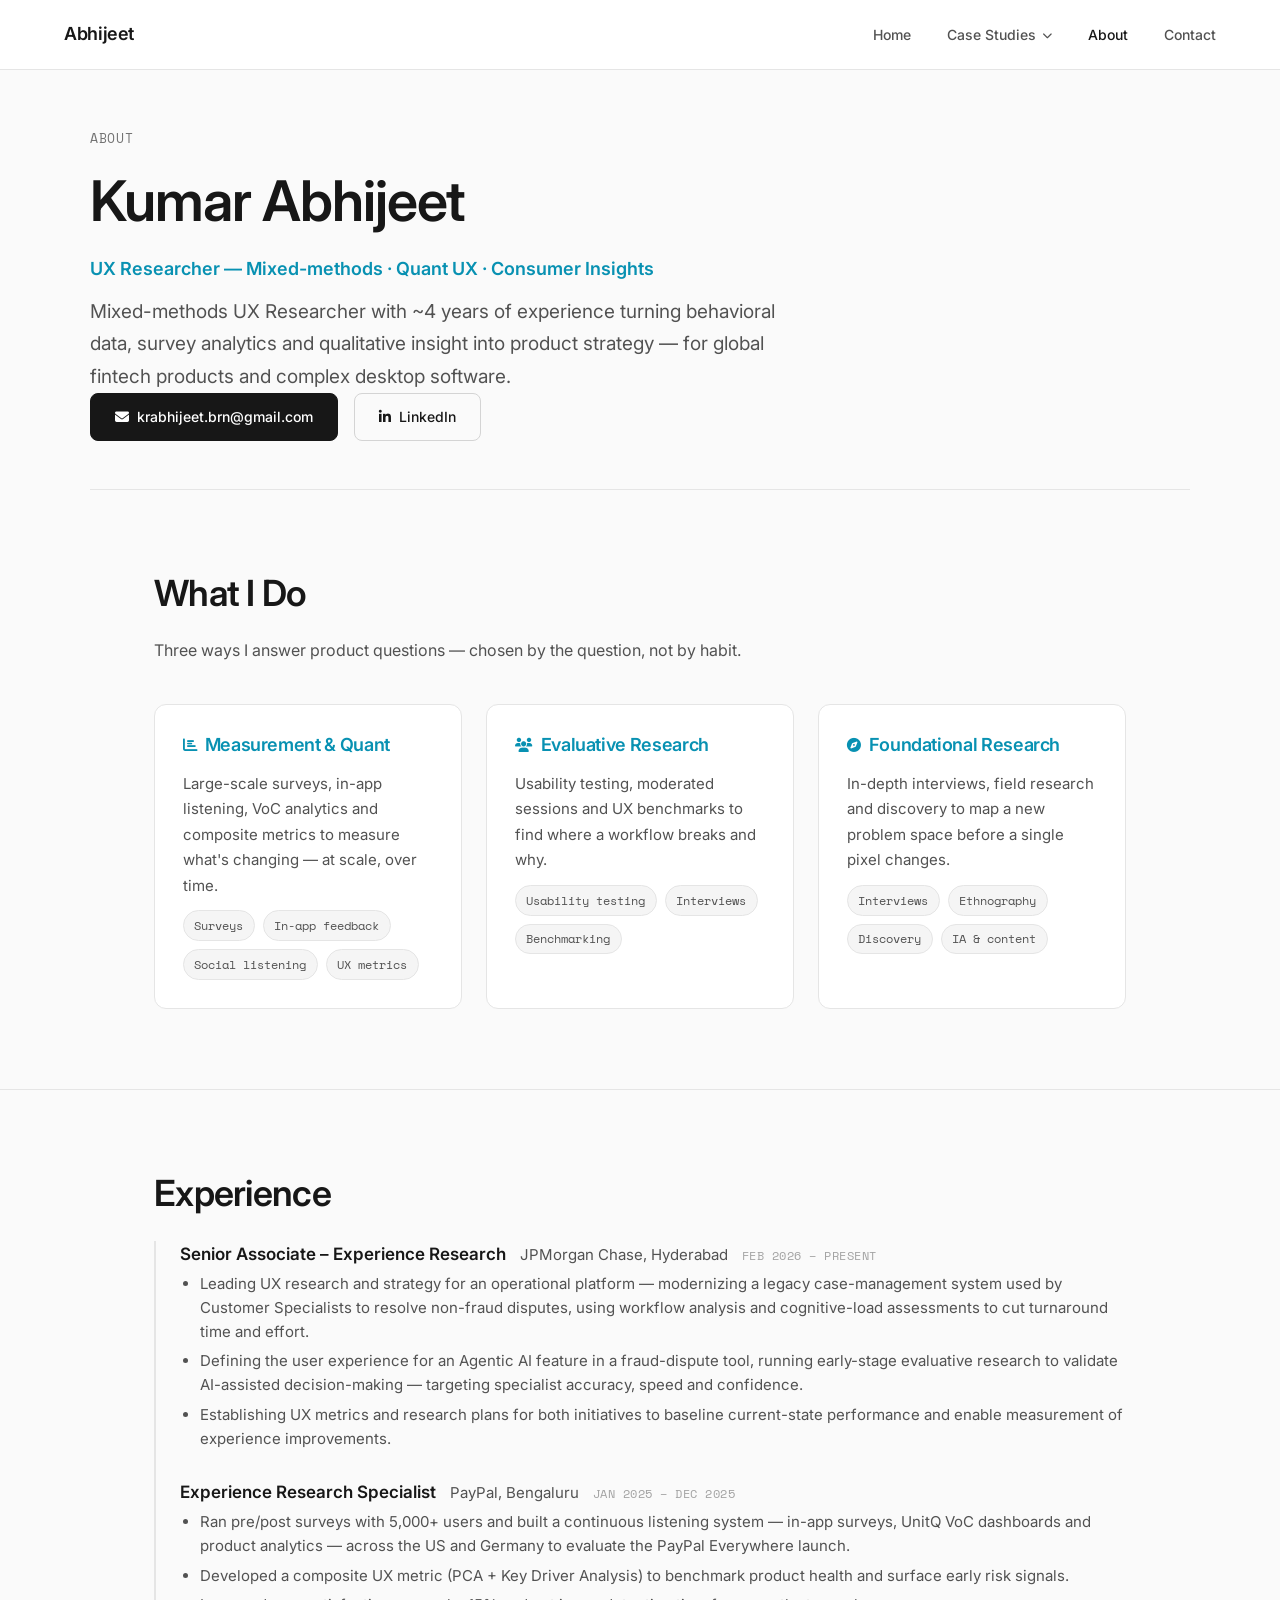
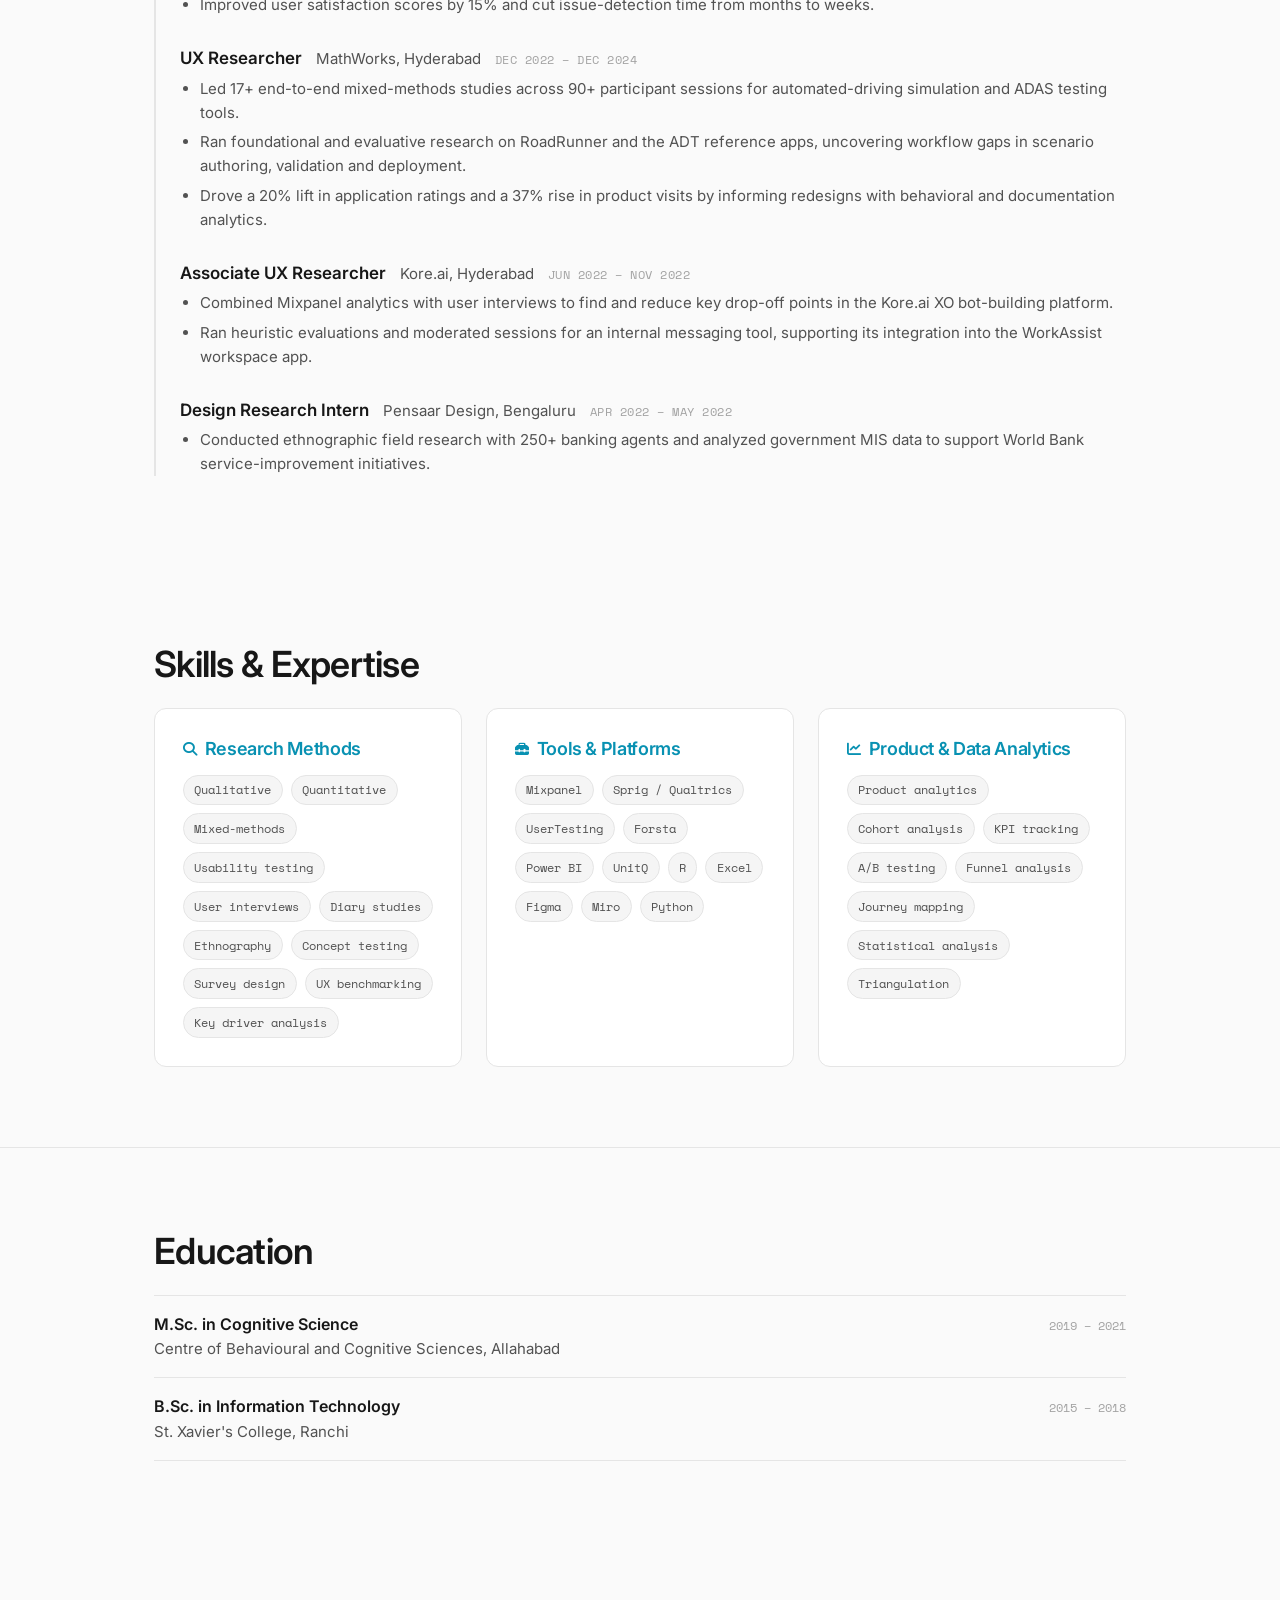
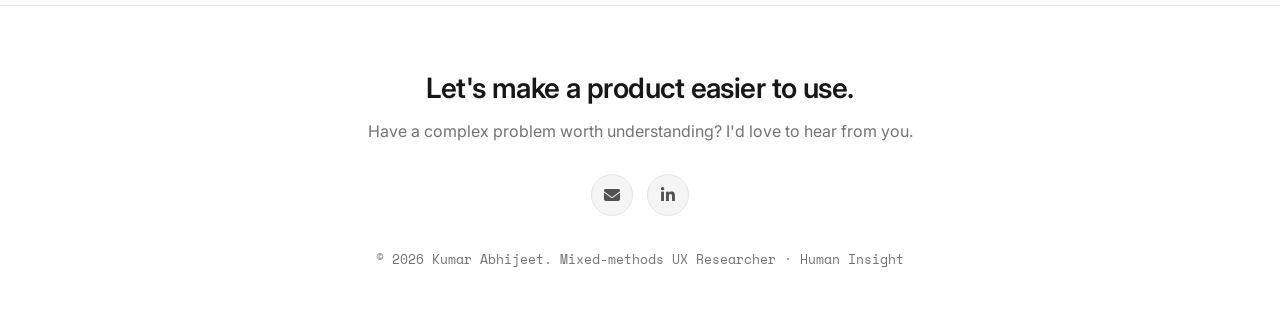
==== about.html @ 92dbcc0a "Add files via upload" ====
<!DOCTYPE html>
<html lang="en">
<head>
    <meta charset="UTF-8" />
    <meta name="viewport" content="width=device-width, initial-scale=1.0" />
    <title>About — Kumar Abhijeet</title>
    <link rel="preconnect" href="https://fonts.googleapis.com" />
    <link rel="preconnect" href="https://fonts.gstatic.com" crossorigin />
    <link href="https://fonts.googleapis.com/css2?family=Inter:wght@300;400;500;600;700&family=Space+Mono:wght@400;700&display=swap" rel="stylesheet" />
    <link rel="stylesheet" href="https://cdnjs.cloudflare.com/ajax/libs/font-awesome/6.4.0/css/all.min.css" />
    <link rel="stylesheet" href="styles.css" />
</head>
<body>

    <!-- NAVIGATION -->
    <nav>
        <a href="index.html" class="logo">Abhijeet</a>
        <button class="nav-toggle" aria-label="Toggle navigation" onclick="document.getElementById('navLinks').classList.toggle('open')">
            <i class="fas fa-bars"></i>
        </button>
        <ul class="nav-links" id="navLinks">
            <li><a href="index.html">Home</a></li>
            <li class="nav-item">
                <a href="#" class="nav-parent">Case Studies <i class="fas fa-chevron-down"></i></a>
                <ul class="dropdown">
                    <li><a href="paypal.html"><span class="label">Case Study 01 · Fintech</span>PayPal Everywhere</a></li>
                    <li><a href="roadrunner.html"><span class="label">Case Study 02 · B2B Engineering</span>RoadRunner Scene Builder</a></li>
                    <li><a href="adt.html"><span class="label">Case Study 03 · Developer Tools</span>ADT Reference Apps</a></li>
                </ul>
            </li>
            <li><a href="about.html" class="active">About</a></li>
            <li><a href="#contact">Contact</a></li>
        </ul>
    </nav>

    <!-- PAGE HERO -->
    <section class="page-hero container">
        <span class="mono">About</span>
        <h1>Kumar Abhijeet</h1>
        <p class="title-line">UX Researcher — Mixed-methods · Quant UX · Consumer Insights</p>
        <p class="about-summary">Mixed-methods UX Researcher with ~4 years of experience turning behavioral data, survey analytics and qualitative insight into product strategy — for global fintech products and complex desktop software.</p>
        <div class="hero-cta">
            <a href="mailto:krabhijeet.brn@gmail.com" class="btn btn-primary"><i class="fas fa-envelope"></i> krabhijeet.brn@gmail.com</a>
            <a href="https://www.linkedin.com/in/kumar-abhijeet-6a80bb18b/" class="btn btn-secondary" target="_blank" rel="noopener noreferrer"><i class="fab fa-linkedin-in"></i> LinkedIn</a>
        </div>
    </section>

    <!-- WHAT I DO -->
    <section class="section-padding">
        <div class="container">
            <h2>What I Do</h2>
            <p style="max-width: 700px; margin-bottom: 2.5rem;">Three ways I answer product questions — chosen by the question, not by habit.</p>
            <div class="grid-3">
                <div class="card">
                    <h4><i class="fas fa-chart-bar"></i> Measurement &amp; Quant</h4>
                    <p style="font-size: 0.9375rem; margin: 0 0 0.75rem;">Large-scale surveys, in-app listening, VoC analytics and composite metrics to measure what's changing — at scale, over time.</p>
                    <div class="chips">
                        <span class="chip">Surveys</span><span class="chip">In-app feedback</span><span class="chip">Social listening</span><span class="chip">UX metrics</span>
                    </div>
                </div>
                <div class="card">
                    <h4><i class="fas fa-users"></i> Evaluative Research</h4>
                    <p style="font-size: 0.9375rem; margin: 0 0 0.75rem;">Usability testing, moderated sessions and UX benchmarks to find where a workflow breaks and why.</p>
                    <div class="chips">
                        <span class="chip">Usability testing</span><span class="chip">Interviews</span><span class="chip">Benchmarking</span>
                    </div>
                </div>
                <div class="card">
                    <h4><i class="fas fa-compass"></i> Foundational Research</h4>
                    <p style="font-size: 0.9375rem; margin: 0 0 0.75rem;">In-depth interviews, field research and discovery to map a new problem space before a single pixel changes.</p>
                    <div class="chips">
                        <span class="chip">Interviews</span><span class="chip">Ethnography</span><span class="chip">Discovery</span><span class="chip">IA &amp; content</span>
                    </div>
                </div>
            </div>
        </div>
    </section>

    <!-- EXPERIENCE -->
    <section class="section-padding section-border">
        <div class="container">
            <h2>Experience</h2>
            <div class="exp-list">

                <div class="exp-item">
                    <div class="exp-item__meta">
                        <span class="exp-item__role">Senior Associate – Experience Research</span>
                        <span class="exp-item__company">JPMorgan Chase, Hyderabad</span>
                        <span class="exp-item__dates">Feb 2026 – Present</span>
                    </div>
                    <ul>
                        <li>Leading UX research and strategy for an operational platform — modernizing a legacy case-management system used by Customer Specialists to resolve non-fraud disputes, using workflow analysis and cognitive-load assessments to cut turnaround time and effort.</li>
                        <li>Defining the user experience for an Agentic AI feature in a fraud-dispute tool, running early-stage evaluative research to validate AI-assisted decision-making — targeting specialist accuracy, speed and confidence.</li>
                        <li>Establishing UX metrics and research plans for both initiatives to baseline current-state performance and enable measurement of experience improvements.</li>
                    </ul>
                </div>

                <div class="exp-item">
                    <div class="exp-item__meta">
                        <span class="exp-item__role">Experience Research Specialist</span>
                        <span class="exp-item__company">PayPal, Bengaluru</span>
                        <span class="exp-item__dates">Jan 2025 – Dec 2025</span>
                    </div>
                    <ul>
                        <li>Ran pre/post surveys with 5,000+ users and built a continuous listening system — in-app surveys, UnitQ VoC dashboards and product analytics — across the US and Germany to evaluate the PayPal Everywhere launch.</li>
                        <li>Developed a composite UX metric (PCA + Key Driver Analysis) to benchmark product health and surface early risk signals.</li>
                        <li>Improved user satisfaction scores by 15% and cut issue-detection time from months to weeks.</li>
                    </ul>
                </div>

                <div class="exp-item">
                    <div class="exp-item__meta">
                        <span class="exp-item__role">UX Researcher</span>
                        <span class="exp-item__company">MathWorks, Hyderabad</span>
                        <span class="exp-item__dates">Dec 2022 – Dec 2024</span>
                    </div>
                    <ul>
                        <li>Led 17+ end-to-end mixed-methods studies across 90+ participant sessions for automated-driving simulation and ADAS testing tools.</li>
                        <li>Ran foundational and evaluative research on RoadRunner and the ADT reference apps, uncovering workflow gaps in scenario authoring, validation and deployment.</li>
                        <li>Drove a 20% lift in application ratings and a 37% rise in product visits by informing redesigns with behavioral and documentation analytics.</li>
                    </ul>
                </div>

                <div class="exp-item">
                    <div class="exp-item__meta">
                        <span class="exp-item__role">Associate UX Researcher</span>
                        <span class="exp-item__company">Kore.ai, Hyderabad</span>
                        <span class="exp-item__dates">Jun 2022 – Nov 2022</span>
                    </div>
                    <ul>
                        <li>Combined Mixpanel analytics with user interviews to find and reduce key drop-off points in the Kore.ai XO bot-building platform.</li>
                        <li>Ran heuristic evaluations and moderated sessions for an internal messaging tool, supporting its integration into the WorkAssist workspace app.</li>
                    </ul>
                </div>

                <div class="exp-item">
                    <div class="exp-item__meta">
                        <span class="exp-item__role">Design Research Intern</span>
                        <span class="exp-item__company">Pensaar Design, Bengaluru</span>
                        <span class="exp-item__dates">Apr 2022 – May 2022</span>
                    </div>
                    <ul>
                        <li>Conducted ethnographic field research with 250+ banking agents and analyzed government MIS data to support World Bank service-improvement initiatives.</li>
                    </ul>
                </div>

            </div>
        </div>
    </section>

    <!-- SKILLS -->
    <section class="section-padding">
        <div class="container">
            <h2>Skills &amp; Expertise</h2>
            <div class="grid-3">
                <div class="card">
                    <h4><i class="fas fa-search"></i> Research Methods</h4>
                    <div class="chips">
                        <span class="chip">Qualitative</span><span class="chip">Quantitative</span><span class="chip">Mixed-methods</span><span class="chip">Usability testing</span><span class="chip">User interviews</span><span class="chip">Diary studies</span><span class="chip">Ethnography</span><span class="chip">Concept testing</span><span class="chip">Survey design</span><span class="chip">UX benchmarking</span><span class="chip">Key driver analysis</span>
                    </div>
                </div>
                <div class="card">
                    <h4><i class="fas fa-toolbox"></i> Tools &amp; Platforms</h4>
                    <div class="chips">
                        <span class="chip">Mixpanel</span><span class="chip">Sprig / Qualtrics</span><span class="chip">UserTesting</span><span class="chip">Forsta</span><span class="chip">Power BI</span><span class="chip">UnitQ</span><span class="chip">R</span><span class="chip">Excel</span><span class="chip">Figma</span><span class="chip">Miro</span><span class="chip">Python</span>
                    </div>
                </div>
                <div class="card">
                    <h4><i class="fas fa-chart-line"></i> Product &amp; Data Analytics</h4>
                    <div class="chips">
                        <span class="chip">Product analytics</span><span class="chip">Cohort analysis</span><span class="chip">KPI tracking</span><span class="chip">A/B testing</span><span class="chip">Funnel analysis</span><span class="chip">Journey mapping</span><span class="chip">Statistical analysis</span><span class="chip">Triangulation</span>
                    </div>
                </div>
            </div>
        </div>
    </section>

    <!-- EDUCATION -->
    <section class="section-padding section-border">
        <div class="container">
            <h2>Education</h2>
            <div>
                <div class="edu-item">
                    <div>
                        <div class="edu-item__degree">M.Sc. in Cognitive Science</div>
                        <div class="edu-item__school">Centre of Behavioural and Cognitive Sciences, Allahabad</div>
                    </div>
                    <span class="edu-item__dates">2019 – 2021</span>
                </div>
                <div class="edu-item">
                    <div>
                        <div class="edu-item__degree">B.Sc. in Information Technology</div>
                        <div class="edu-item__school">St. Xavier's College, Ranchi</div>
                    </div>
                    <span class="edu-item__dates">2015 – 2018</span>
                </div>
            </div>
        </div>
    </section>

    <!-- FOOTER -->
    <footer id="contact">
        <div class="container">
            <h2>Let's make a product easier to use.</h2>
            <p>Have a complex problem worth understanding? I'd love to hear from you.</p>
            <div class="social-links">
                <a href="mailto:krabhijeet.brn@gmail.com" title="Email"><i class="fas fa-envelope"></i></a>
                <a href="https://www.linkedin.com/in/kumar-abhijeet-6a80bb18b/" title="LinkedIn" target="_blank" rel="noopener noreferrer"><i class="fab fa-linkedin-in"></i></a>
            </div>
            <div class="footer-bottom">
                <p>&copy; 2026 Kumar Abhijeet. Mixed-methods UX Researcher · Human Insight</p>
            </div>
        </div>
    </footer>

</body>
</html>
---- styles.css ----
/* ============================================================
   KUMAR ABHIJEET — PORTFOLIO STYLESHEET
   ============================================================
   Table of contents:
   1.  Design tokens (CSS variables)
   2.  Reset & base
   3.  Typography
   4.  Navigation (with dropdown)
   5.  Layout containers
   6.  Hero (home page)
   7.  Page & case heroes
   8.  Case study cards (home)
   9.  Approach cards
   10. Grids
   11. Case study content (cards, tables, impact, etc.)
   12. Case study images
   13. Footer
   14. Responsive
   ============================================================ */


/* ============================================================
   1. DESIGN TOKENS
   ============================================================ */
:root {
    --bg-primary: #fafafa;
    --bg-secondary: #ffffff;
    --bg-tertiary: #f5f5f5;
    --border-color: #e5e5e5;
    --border-strong: #d4d4d4;

    --text-primary: #171717;
    --text-secondary: #525252;
    --text-tertiary: #737373;
    --text-muted: #a3a3a3;

    --accent-cyan: #0891b2;
    --accent-indigo: #6366f1;
    --accent-pink: #ec4899;
    --accent-green: #10b981;
    --accent-amber: #f59e0b;
    --accent-red: #ef4444;

    --font-sans: 'Inter', -apple-system, BlinkMacSystemFont, 'Segoe UI', sans-serif;
    --font-mono: 'Space Mono', 'Courier New', monospace;

    --radius-sm: 4px;
    --radius-md: 8px;
    --radius-lg: 12px;
}


/* ============================================================
   2. RESET & BASE
   ============================================================ */
* { margin: 0; padding: 0; box-sizing: border-box; }
html { scroll-behavior: smooth; }

body {
    font-family: var(--font-sans);
    background-color: var(--bg-primary);
    color: var(--text-primary);
    line-height: 1.6;
    -webkit-font-smoothing: antialiased;
    -moz-osx-font-smoothing: grayscale;
}


/* ============================================================
   3. TYPOGRAPHY
   ============================================================ */
h1, h2, h3, h4 {
    font-weight: 600;
    line-height: 1.3;
    color: var(--text-primary);
    letter-spacing: -0.02em;
}
h1 { font-size: clamp(2.5rem, 5vw, 3.5rem); margin-bottom: 1.5rem; }
h2 { font-size: clamp(1.75rem, 3vw, 2.25rem); margin-bottom: 1.25rem; }
h3 { font-size: 1.375rem; margin: 2rem 0 1rem; }
h4 { font-size: 1.125rem; margin-bottom: 0.75rem; }

p {
    color: var(--text-secondary);
    margin-bottom: 1rem;
    line-height: 1.7;
}
a {
    color: var(--accent-cyan);
    text-decoration: none;
}
a:hover { text-decoration: underline; }

.mono {
    font-family: var(--font-mono);
    font-size: 0.8125rem;
    letter-spacing: 0.05em;
    text-transform: uppercase;
    color: var(--text-tertiary);
}


/* ============================================================
   4. NAVIGATION
   ============================================================ */
nav {
    position: fixed;
    top: 0;
    width: 100%;
    padding: 1.25rem 5%;
    background: rgba(255, 255, 255, 0.92);
    backdrop-filter: blur(10px);
    -webkit-backdrop-filter: blur(10px);
    border-bottom: 1px solid var(--border-color);
    z-index: 1000;
    display: flex;
    justify-content: space-between;
    align-items: center;
}

.logo {
    font-family: var(--font-sans);
    font-size: 1.125rem;
    font-weight: 600;
    color: var(--text-primary);
    text-decoration: none;
    letter-spacing: -0.02em;
    z-index: 1001;
}

.nav-links {
    display: flex;
    gap: 2.25rem;
    list-style: none;
    align-items: center;
}

.nav-links > li > a {
    color: var(--text-secondary);
    font-size: 0.875rem;
    font-weight: 500;
    text-decoration: none;
    transition: color 0.2s;
    display: inline-flex;
    align-items: center;
    gap: 0.375rem;
}
.nav-links > li > a:hover { color: var(--text-primary); }
.nav-links > li > a.active { color: var(--text-primary); }

/* ---- Dropdown ---- */
.nav-item { position: relative; }

.nav-item > a i.fa-chevron-down {
    font-size: 0.625rem;
    transition: transform 0.2s;
}
.nav-item:hover > a i.fa-chevron-down { transform: rotate(180deg); }

.dropdown {
    position: absolute;
    top: 100%;
    left: 50%;
    transform: translateX(-50%) translateY(6px);
    min-width: 260px;
    background: var(--bg-secondary);
    border: 1px solid var(--border-color);
    border-radius: var(--radius-md);
    box-shadow: 0 12px 32px rgba(0, 0, 0, 0.08);
    padding: 0.5rem;
    list-style: none;
    opacity: 0;
    visibility: hidden;
    transition: opacity 0.18s ease, transform 0.18s ease, visibility 0.18s;
    margin-top: 0.75rem;
}

/* invisible hover bridge so the dropdown doesn't close in the gap */
.dropdown::before {
    content: "";
    position: absolute;
    top: -12px;
    left: 0;
    right: 0;
    height: 12px;
}

.nav-item:hover .dropdown,
.nav-item:focus-within .dropdown {
    opacity: 1;
    visibility: visible;
    transform: translateX(-50%) translateY(0);
}

.dropdown li { list-style: none; }

.dropdown a {
    display: block;
    padding: 0.625rem 0.875rem;
    font-size: 0.875rem;
    color: var(--text-secondary);
    border-radius: var(--radius-sm);
    text-decoration: none;
    transition: all 0.15s;
    font-weight: 500;
}
.dropdown a:hover {
    background: var(--bg-tertiary);
    color: var(--text-primary);
    text-decoration: none;
}

.dropdown a .label {
    font-family: var(--font-mono);
    font-size: 0.6875rem;
    color: var(--text-tertiary);
    text-transform: uppercase;
    letter-spacing: 0.05em;
    display: block;
    margin-bottom: 0.125rem;
    font-weight: 400;
}

/* ---- Mobile toggle ---- */
.nav-toggle {
    display: none;
    background: none;
    border: none;
    font-size: 1.25rem;
    color: var(--text-primary);
    cursor: pointer;
    padding: 0.5rem;
    z-index: 1001;
}


/* ============================================================
   5. LAYOUT CONTAINERS
   ============================================================ */
.container {
    max-width: 1100px;
    margin: 0 auto;
    padding: 0 5%;
}
.section-padding { padding: 5rem 0; }
.section-border { border-top: 1px solid var(--border-color); }


/* ============================================================
   6. HERO (HOME PAGE)
   ============================================================ */
.hero {
    min-height: 88vh;
    display: flex;
    align-items: center;
    padding-top: 3rem;
    padding-bottom: 2rem;
}
.hero-content { max-width: 800px; }

.hero-tag {
    display: inline-flex;
    align-items: center;
    gap: 0.5rem;
    padding: 0.5rem 1rem;
    background: var(--bg-tertiary);
    border: 1px solid var(--border-color);
    border-radius: 100px;
    color: var(--text-secondary);
    margin-bottom: 1.5rem;
    font-size: 0.8125rem;
    font-weight: 500;
}

.hero h1 { margin-bottom: 1.25rem; font-weight: 600; }
.hero p {
    font-size: 1.25rem;
    max-width: 600px;
    margin-bottom: 2rem;
    color: var(--text-secondary);
}
.hero-cta { display: flex; gap: 1rem; flex-wrap: wrap; }

/* ---- Buttons ---- */
.btn {
    padding: 0.75rem 1.5rem;
    border-radius: var(--radius-md);
    font-weight: 500;
    font-size: 0.875rem;
    transition: all 0.2s;
    display: inline-flex;
    align-items: center;
    gap: 0.5rem;
    border: 1px solid transparent;
    cursor: pointer;
    text-decoration: none;
}
.btn-primary {
    background: var(--text-primary);
    color: var(--bg-secondary);
    border-color: var(--text-primary);
}
.btn-primary:hover { opacity: 0.9; text-decoration: none; }
.btn-secondary {
    background: transparent;
    color: var(--text-primary);
    border-color: var(--border-strong);
}
.btn-secondary:hover { border-color: var(--text-primary); text-decoration: none; }

/* ---- Scroll indicator ---- */
.scroll-indicator {
    margin-top: 2.75rem;
    display: inline-flex;
    align-items: center;
    gap: 0.75rem;
    cursor: pointer;
    transition: opacity 0.2s;
    border: none;
    background: transparent;
    padding: 0;
    font: inherit;
    text-decoration: none;
}
.scroll-indicator:hover { opacity: 0.7; text-decoration: none; }
.scroll-indicator .mono { color: var(--text-tertiary); font-size: 0.8125rem; }
.scroll-indicator i {
    color: var(--text-tertiary);
    font-size: 0.875rem;
    animation: bounce-down 2s ease-in-out infinite;
}
@keyframes bounce-down {
    0%, 100% { transform: translateY(0); }
    50% { transform: translateY(6px); }
}


/* ============================================================
   7. PAGE & CASE HEROES
   ============================================================ */
.page-hero {
    padding: 8rem 0 3rem;
    border-bottom: 1px solid var(--border-color);
}
.page-hero .mono { color: var(--text-tertiary); margin-bottom: 1rem; display: block; }
.page-hero h1 { margin-bottom: 1rem; font-weight: 600; }
.page-hero p {
    font-size: 1.1875rem;
    max-width: 700px;
    margin-bottom: 0;
    color: var(--text-secondary);
}

.case-hero {
    padding: 7rem 0 3.5rem;
    border-bottom: 1px solid var(--border-color);
    margin-bottom: 3rem;
}
.case-hero .mono { color: var(--text-tertiary); margin-bottom: 1rem; display: block; }
.case-hero h1 { margin-bottom: 1rem; font-weight: 600; }
.case-hero p {
    font-size: 1.1875rem;
    max-width: 700px;
    margin-bottom: 2rem;
    color: var(--text-secondary);
}

.meta-bar {
    display: flex;
    gap: 2.5rem;
    flex-wrap: wrap;
    padding: 1.25rem;
    background: var(--bg-secondary);
    border: 1px solid var(--border-color);
    border-radius: var(--radius-md);
}
.meta-item { display: flex; flex-direction: column; gap: 0.25rem; }
.meta-item .label {
    font-family: var(--font-mono);
    font-size: 0.75rem;
    color: var(--text-tertiary);
    text-transform: uppercase;
}
.meta-item .value {
    font-size: 0.9375rem;
    font-weight: 600;
    color: var(--text-primary);
}

/* ---- Back link ---- */
.back-link {
    display: inline-flex;
    align-items: center;
    gap: 0.5rem;
    font-size: 0.875rem;
    color: var(--text-tertiary);
    text-decoration: none;
    margin-bottom: 1.5rem;
    transition: color 0.2s;
}
.back-link:hover { color: var(--accent-cyan); text-decoration: none; }
.back-link i { font-size: 0.75rem; transition: transform 0.2s; }
.back-link:hover i { transform: translateX(-3px); }

/* ---- Launch snapshot media (inside case heroes) ---- */
.hero-media {
    display: grid;
    grid-template-columns: 0.8fr 1.5fr 0.8fr;
    gap: 1rem;
    margin-top: 2.5rem;
}
.hero-media__tile {
    display: flex;
    flex-direction: column;
    margin: 0;
    background: var(--bg-secondary);
    border: 1px solid var(--border-color);
    border-radius: var(--radius-lg);
    overflow: hidden;
}
.hero-media__frame {
    flex: 1;
    display: flex;
    align-items: center;
    justify-content: center;
    padding: 1rem;
    min-height: 180px;
}
.hero-media__frame img {
    display: block;
    width: auto;
    height: auto;
    max-width: 100%;
    max-height: 180px;
    object-fit: contain;
}
.hero-media__tile figcaption {
    padding: 0.625rem 1rem;
    font-family: var(--font-mono);
    font-size: 0.75rem;
    color: var(--text-tertiary);
    border-top: 1px solid var(--border-color);
    background: var(--bg-tertiary);
    line-height: 1.5;
    letter-spacing: 0.02em;
}


/* ============================================================
   8. CASE STUDY CARDS (HOME PAGE)
   ============================================================ */
.case-grid {
    display: grid;
    grid-template-columns: repeat(auto-fit, minmax(300px, 1fr));
    gap: 1.5rem;
    margin-top: 2.5rem;
}

.case-card {
    background: var(--bg-secondary);
    border: 1px solid var(--border-color);
    border-radius: var(--radius-lg);
    padding: 2rem;
    text-decoration: none;
    color: inherit;
    transition: all 0.22s ease;
    display: flex;
    flex-direction: column;
    height: 100%;
}
.case-card:hover {
    border-color: var(--accent-cyan);
    transform: translateY(-3px);
    text-decoration: none;
    box-shadow: 0 12px 32px rgba(0, 0, 0, 0.06);
}
.case-card .mono {
    color: var(--text-tertiary);
    margin-bottom: 0.75rem;
    display: block;
}
.case-card h3 {
    margin: 0 0 0.75rem 0;
    font-size: 1.25rem;
    color: var(--text-primary);
    font-weight: 600;
}
.case-card p {
    font-size: 0.9375rem;
    color: var(--text-secondary);
    margin-bottom: 1.25rem;
    flex-grow: 1;
}

.case-card .card-tags {
    display: flex;
    flex-wrap: wrap;
    gap: 0.375rem;
    margin-bottom: 1.25rem;
}
.case-card .card-tags span {
    font-family: var(--font-mono);
    font-size: 0.6875rem;
    color: var(--text-tertiary);
    background: var(--bg-tertiary);
    border: 1px solid var(--border-color);
    border-radius: var(--radius-sm);
    padding: 0.25rem 0.5rem;
}

.case-card .read-more {
    color: var(--accent-cyan);
    font-size: 0.875rem;
    font-weight: 500;
    display: inline-flex;
    align-items: center;
    gap: 0.375rem;
}
.case-card .read-more i {
    font-size: 0.75rem;
    transition: transform 0.2s;
}
.case-card:hover .read-more i { transform: translateX(4px); }


/* ============================================================
   9. APPROACH CARDS
   ============================================================ */
.approach-card {
    background: var(--bg-secondary);
    border: 1px solid var(--border-color);
    border-radius: var(--radius-lg);
    padding: 2rem;
    border-left: 3px solid var(--accent-indigo);
}
.approach-card h3 {
    font-size: 1.125rem;
    margin: 0 0 0.75rem 0;
    display: flex;
    align-items: center;
    gap: 0.75rem;
}
.approach-card h3 i { color: var(--accent-indigo); font-size: 1rem; }
.approach-card p { font-size: 0.9375rem; }


/* ============================================================
   10. GRIDS
   ============================================================ */
.grid-4 {
    display: grid;
    grid-template-columns: repeat(auto-fit, minmax(220px, 1fr));
    gap: 1.5rem;
}

/* Fixed 2x2 grid — for four-item blocks that must stay balanced
   (auto-fit grids drop to 3 columns mid-width and orphan the 4th card) */
.grid-2x2 {
    display: grid;
    grid-template-columns: repeat(2, minmax(0, 1fr));
    gap: 1.5rem;
}
.grid-3 {
    display: grid;
    grid-template-columns: repeat(auto-fit, minmax(280px, 1fr));
    gap: 1.5rem;
}
.grid-2 {
    display: grid;
    grid-template-columns: repeat(auto-fit, minmax(300px, 1fr));
    gap: 1.5rem;
}


/* ============================================================
   11. CASE STUDY CONTENT
   ============================================================ */
.case-content { padding: 3rem 0; }
.case-section { margin-bottom: 4.5rem; }

.case-section h2 {
    display: flex;
    align-items: center;
    gap: 0.875rem;
    font-weight: 600;
}
.case-section h2 i { color: var(--accent-cyan); font-size: 1.375rem; }

/* ---- Tags ---- */
.tags { display: flex; gap: 0.5rem; flex-wrap: wrap; margin: 1.25rem 0; }
.tag {
    padding: 0.375rem 0.75rem;
    background: var(--bg-tertiary);
    border: 1px solid var(--border-color);
    border-radius: var(--radius-sm);
    font-family: var(--font-mono);
    font-size: 0.75rem;
    color: var(--text-secondary);
}

/* ---- Cards ---- */
.card {
    background: var(--bg-secondary);
    border: 1px solid var(--border-color);
    border-radius: var(--radius-lg);
    padding: 1.75rem;
    transition: transform 0.2s, border-color 0.2s;
}
.card:hover { border-color: var(--border-strong); }
.card h4 {
    color: var(--accent-cyan);
    display: flex;
    align-items: center;
    gap: 0.5rem;
    font-weight: 600;
    margin-bottom: 0.875rem;
}
.card h4 i { font-size: 0.875rem; }
.card ul { padding-left: 1.25rem; color: var(--text-secondary); font-size: 0.9375rem; }
.card li { margin-bottom: 0.5rem; }

/* ---- Highlight card ---- */
.highlight-card {
    background: linear-gradient(135deg, rgba(8, 145, 178, 0.03), rgba(99, 102, 241, 0.03));
    border: 1px solid var(--border-color);
    border-radius: var(--radius-lg);
    padding: 1.75rem;
    margin: 1.75rem 0;
}
.highlight-card h4 { color: var(--accent-amber); font-weight: 600; }

/* ---- Process flow ---- */
.process-flow {
    display: grid;
    grid-template-columns: repeat(auto-fit, minmax(220px, 1fr));
    gap: 1.25rem;
    margin: 1.75rem 0;
}
.process-step {
    background: var(--bg-secondary);
    border: 1px solid var(--border-color);
    border-radius: var(--radius-lg);
    padding: 1.75rem;
    text-align: center;
}
.process-step i {
    font-size: 1.375rem;
    color: var(--accent-indigo);
    margin-bottom: 0.875rem;
    display: block;
}
.process-step h4 {
    color: var(--text-primary);
    margin-bottom: 0.5rem;
    font-weight: 600;
    font-size: 1rem;
}
.process-step p {
    font-size: 0.875rem;
    color: var(--text-tertiary);
    margin: 0;
    line-height: 1.6;
}

/* ---- Tables ---- */
.table-wrapper {
    overflow-x: auto;
    margin: 1.75rem 0;
    border-radius: var(--radius-md);
    border: 1px solid var(--border-color);
    background: var(--bg-secondary);
}
table { width: 100%; border-collapse: collapse; min-width: 600px; }
th {
    background: var(--bg-tertiary);
    color: var(--text-primary);
    padding: 1rem;
    text-align: left;
    font-weight: 600;
    font-size: 0.8125rem;
    border-bottom: 1px solid var(--border-color);
    text-transform: uppercase;
    letter-spacing: 0.025em;
}
td {
    padding: 1rem;
    border-bottom: 1px solid var(--border-color);
    color: var(--text-secondary);
    vertical-align: top;
    font-size: 0.9375rem;
}
tr:last-child td { border-bottom: none; }
tr:hover td { background: var(--bg-tertiary); }

/* ---- Metric pills ---- */
.metric-change {
    display: inline-flex;
    align-items: center;
    gap: 0.375rem;
    padding: 0.25rem 0.625rem;
    border-radius: 4px;
    font-family: var(--font-mono);
    font-size: 0.75rem;
    font-weight: 600;
}
.metric-up { background: rgba(16, 185, 129, 0.1); color: var(--accent-green); }
.metric-down { background: rgba(239, 68, 68, 0.1); color: var(--accent-red); }
.metric-neutral { background: rgba(99, 102, 241, 0.1); color: var(--accent-indigo); }

/* ---- Cross-market panels (chart + metric insights per market) ---- */
.market-compare {
    display: grid;
    grid-template-columns: repeat(auto-fit, minmax(320px, 1fr));
    gap: 1.5rem;
    margin-top: 2rem;
}
.market-panel {
    display: flex;
    flex-direction: column;
    background: var(--bg-secondary);
    border: 1px solid var(--border-color);
    border-radius: var(--radius-lg);
    overflow: hidden;
    transition: border-color 0.2s;
}
.market-panel:hover { border-color: var(--border-strong); }

.market-panel__head {
    display: flex;
    align-items: center;
    gap: 0.5rem;
    padding: 0.875rem 1.25rem;
    background: var(--bg-tertiary);
    border-bottom: 1px solid var(--border-color);
    font-family: var(--font-mono);
    font-size: 0.75rem;
    font-weight: 600;
    text-transform: uppercase;
    letter-spacing: 0.05em;
    color: var(--text-primary);
}
.market-panel__head i { color: var(--accent-cyan); }

.market-panel .case-image {
    margin: 0;
    border: none;
    border-radius: 0;
    border-bottom: 1px solid var(--border-color);
    background: var(--bg-tertiary);
}

.market-metrics {
    list-style: none;
    margin: 0;
    padding: 0.375rem 1.25rem 0.75rem;
}
.market-metrics li {
    display: grid;
    grid-template-columns: 1fr auto;
    align-items: center;
    gap: 0.25rem 0.75rem;
    padding: 0.875rem 0;
    border-bottom: 1px solid var(--border-color);
}
.market-metrics li:last-child { border-bottom: none; }
.market-metrics__name {
    font-size: 0.9375rem;
    font-weight: 600;
    color: var(--text-primary);
}
.market-metrics__delta {
    grid-column: 1 / -1;
    font-family: var(--font-mono);
    font-size: 0.75rem;
    color: var(--text-tertiary);
    letter-spacing: 0.02em;
}

/* Methodology note shown under the cross-market panels */
.market-note {
    margin-top: 1.25rem;
    padding: 0.875rem 1.125rem;
    background: var(--bg-tertiary);
    border: 1px solid var(--border-color);
    border-left: 3px solid var(--accent-indigo);
    border-radius: var(--radius-sm);
    font-size: 0.8125rem;
    line-height: 1.7;
    color: var(--text-secondary);
}
.market-note strong { color: var(--text-primary); }
.market-note em { font-style: normal; font-weight: 600; color: var(--text-primary); }

/* ---- Priority badges ---- */
.priority-badge {
    display: inline-block;
    padding: 0.25rem 0.625rem;
    border-radius: 4px;
    font-family: var(--font-mono);
    font-weight: 600;
    font-size: 0.75rem;
}
.p0 { background: rgba(239, 68, 68, 0.12); color: var(--accent-red); }
.p1 { background: rgba(245, 158, 11, 0.12); color: var(--accent-amber); }
.p2 { background: rgba(99, 102, 241, 0.12); color: var(--accent-indigo); }

/* ---- Before / After ---- */
.before-after {
    display: grid;
    grid-template-columns: 1fr 1fr;
    gap: 1.25rem;
    margin: 1.75rem 0;
}
.ba-item {
    background: var(--bg-secondary);
    border: 1px solid var(--border-color);
    border-radius: var(--radius-lg);
    overflow: hidden;
}
.ba-header {
    padding: 0.625rem 1.25rem;
    font-family: var(--font-mono);
    font-size: 0.75rem;
    font-weight: 600;
    text-transform: uppercase;
    letter-spacing: 0.05em;
    border-bottom: 1px solid var(--border-color);
}
.ba-header.before { color: var(--accent-red); background: rgba(239, 68, 68, 0.04); }
.ba-header.after { color: var(--accent-green); background: rgba(16, 185, 129, 0.04); }
.ba-content { padding: 1.25rem; }

/* ---- Compact insight grid (findings + evidence) ---- */
.insight-grid {
    display: grid;
    grid-template-columns: repeat(auto-fit, minmax(240px, 1fr));
    gap: 1.5rem;
    margin-top: 2rem;
}
.insight-card {
    display: flex;
    flex-direction: column;
    background: var(--bg-secondary);
    border: 1px solid var(--border-color);
    border-radius: var(--radius-lg);
    overflow: hidden;
    transition: border-color 0.2s;
}
.insight-card:hover { border-color: var(--border-strong); }

.insight-card .case-image {
    margin: 0;
    border: none;
    border-radius: 0;
    border-bottom: 1px solid var(--border-color);
    background: var(--bg-tertiary);
}
.insight-card .case-image { aspect-ratio: 3 / 2; }
.insight-card .case-image img {
    display: block;
    width: 100%;
    height: 100%;
    object-fit: contain;
}

/* Icon panel for insights without a screenshot */
.insight-card__media {
    display: flex;
    align-items: center;
    justify-content: center;
    aspect-ratio: 3 / 2;
    background: linear-gradient(135deg, rgba(8, 145, 178, 0.06), rgba(99, 102, 241, 0.06));
    border-bottom: 1px solid var(--border-color);
}
.insight-card__media i { font-size: 2rem; color: var(--accent-indigo); }

.insight-card__body {
    display: flex;
    flex-direction: column;
    flex: 1;
    padding: 1.25rem;
}
.insight-card__tag { margin-bottom: 0.5rem; }
.insight-card__body h4 {
    margin: 0 0 0.5rem;
    font-size: 1.0625rem;
    color: var(--text-primary);
}
.insight-card__body > p {
    flex: 1;
    font-size: 0.875rem;
    margin-bottom: 1rem;
}
.insight-card__outcomes { margin-top: auto; }
.insight-card__outcomes p {
    font-size: 0.8125rem;
    line-height: 1.5;
    color: var(--text-secondary);
    margin: 0 0 0.4rem;
}
.insight-card__outcomes p:last-child { margin: 0; color: var(--text-primary); }
.insight-card__outcomes span {
    font-family: var(--font-mono);
    font-size: 0.625rem;
    text-transform: uppercase;
    letter-spacing: 0.05em;
    color: var(--text-tertiary);
    margin-right: 0.375rem;
}

/* ---- Impact cards ---- */
.impact-grid {
    display: grid;
    grid-template-columns: repeat(auto-fit, minmax(240px, 1fr));
    gap: 1.25rem;
    margin: 1.75rem 0;
}
.impact-card {
    background: var(--bg-secondary);
    border: 1px solid var(--border-color);
    padding: 1.75rem;
    border-radius: var(--radius-lg);
    text-align: center;
}
.impact-card i {
    font-size: 1.75rem;
    color: var(--accent-cyan);
    margin-bottom: 0.875rem;
}
.impact-card h4 {
    color: var(--text-primary);
    margin-bottom: 0.5rem;
    font-weight: 600;
}
.impact-card p {
    color: var(--text-tertiary);
    font-size: 0.875rem;
    margin: 0;
}

/* ---- Method rationale block ---- */
.method-rationale {
    background: linear-gradient(135deg, rgba(8, 145, 178, 0.04), rgba(99, 102, 241, 0.04));
    border: 1px solid var(--border-color);
    border-radius: var(--radius-lg);
    padding: 2rem;
    margin: 2rem 0;
}
.method-rationale h3 {
    margin-top: 0;
    display: flex;
    align-items: center;
    gap: 0.75rem;
}
.method-rationale ul {
    list-style: none;
    padding: 0;
    display: grid;
    grid-template-columns: 1fr 1fr;
    gap: 1rem;
}
.method-rationale ul li {
    padding-left: 1.5rem;
    position: relative;
    color: var(--text-secondary);
    font-size: 0.9375rem;
}
.method-rationale ul li::before {
    content: "✓";
    color: var(--accent-cyan);
    position: absolute;
    left: 0;
    font-weight: 700;
}

/* ---- Pull quote ---- */
.pull-quote {
    background: var(--bg-secondary);
    border-left: 4px solid var(--accent-cyan);
    padding: 1.5rem 2rem;
    margin: 1.75rem 0;
    border-radius: 0 var(--radius-md) var(--radius-md) 0;
    box-shadow: 0 1px 3px rgba(0, 0, 0, 0.04);
}
.pull-quote p {
    font-size: 1.125rem;
    font-weight: 500;
    color: var(--text-primary);
    margin: 0;
}
.pull-quote .attribution {
    font-family: var(--font-mono);
    font-size: 0.75rem;
    color: var(--text-tertiary);
    margin-top: 0.5rem;
    text-transform: uppercase;
    letter-spacing: 0.05em;
}

/* ---- Next case study CTA ---- */
.next-case {
    margin-top: 5rem;
    padding: 2.5rem;
    background: var(--bg-secondary);
    border: 1px solid var(--border-color);
    border-radius: var(--radius-lg);
    display: flex;
    justify-content: space-between;
    align-items: center;
    gap: 1.5rem;
    flex-wrap: wrap;
}
.next-case .label {
    font-family: var(--font-mono);
    font-size: 0.75rem;
    color: var(--text-tertiary);
    text-transform: uppercase;
    letter-spacing: 0.05em;
    display: block;
    margin-bottom: 0.5rem;
}
.next-case h3 {
    margin: 0;
    font-size: 1.375rem;
    font-weight: 600;
}


/* ============================================================
   12. CASE STUDY IMAGES
   ============================================================ */
.case-image {
    margin: 1.75rem 0;
    border-radius: var(--radius-md);
    overflow: hidden;
    border: 1px solid var(--border-color);
    background: var(--bg-secondary);
}
.case-image img {
    display: block;
    width: 100%;
    height: auto;
}
.case-image figcaption {
    padding: 0.625rem 1rem;
    font-family: var(--font-mono);
    font-size: 0.75rem;
    color: var(--text-tertiary);
    border-top: 1px solid var(--border-color);
    background: var(--bg-tertiary);
    text-align: left;
    line-height: 1.5;
    letter-spacing: 0.02em;
}

/* Side-by-side: user quote (left) + phone screenshot (right) */
.survey-split {
    display: grid;
    grid-template-columns: 1.1fr 0.9fr;
    gap: 2.5rem;
    align-items: center;
    margin: 2rem 0;
}
.survey-split .pull-quote { margin: 0; }
.survey-split .case-image {
    margin: 0;
    justify-self: center;
}

/* Phone-shaped screenshots shouldn't stretch to full column width */
.case-image--phone { max-width: 320px; }

/* Device shot: a phone render that brings its own dark bezel, so it floats on
   the page instead of sitting inside a bordered card */
.device-shot {
    margin: 0;
    justify-self: center;
    max-width: 250px;
}
.device-shot img {
    display: block;
    width: 100%;
    height: auto;
    border-radius: 22px;
    box-shadow: 0 14px 34px rgba(0, 0, 0, 0.18);
}
.device-shot figcaption {
    margin-top: 1rem;
    font-family: var(--font-mono);
    font-size: 0.75rem;
    color: var(--text-tertiary);
    line-height: 1.5;
    text-align: center;
    letter-spacing: 0.02em;
}

/* ---- Sub-heading inside a case section ---- */
.case-subhead {
    display: flex;
    align-items: center;
    gap: 0.625rem;
    font-weight: 600;
    margin: 2.5rem 0 0.75rem;
}
.case-subhead i { color: var(--accent-cyan); font-size: 1.125rem; }

/* ---- Continuous monitoring: listening streams ---- */
.listen-grid {
    display: grid;
    grid-template-columns: repeat(auto-fit, minmax(300px, 1fr));
    gap: 1.5rem;
    margin: 1.75rem 0 0;
}
.listen-card {
    display: flex;
    flex-direction: column;
    background: var(--bg-secondary);
    border: 1px solid var(--border-color);
    border-radius: var(--radius-lg);
    padding: 1.75rem;
    transition: border-color 0.2s;
}
.listen-card:hover { border-color: var(--border-strong); }
.listen-card__head {
    display: flex;
    align-items: flex-start;
    gap: 0.875rem;
    margin-bottom: 1rem;
}
.listen-card__head > i {
    font-size: 1.25rem;
    color: var(--accent-indigo);
    margin-top: 0.125rem;
}
.listen-card__head .mono {
    display: block;
    font-size: 0.6875rem;
    color: var(--text-muted);
    text-transform: uppercase;
    letter-spacing: 0.05em;
    margin-bottom: 0.25rem;
}
.listen-card__head h4 {
    font-size: 1rem;
    font-weight: 600;
    color: var(--text-primary);
}
.listen-card > p {
    font-size: 0.9375rem;
    color: var(--text-secondary);
    line-height: 1.7;
    margin-bottom: 1.25rem;
}
/* One output line per stream — margin-top: auto pins it to the card bottom so
   the three cards stay aligned when their body copy differs in length */
.listen-card p.listen-card__output {
    margin-top: auto;
    margin-bottom: 0;
    padding-top: 0.875rem;
    border-top: 1px solid var(--border-color);
    font-size: 0.875rem;
    color: var(--text-secondary);
    line-height: 1.6;
}
.listen-card p.listen-card__output span {
    display: block;
    font-family: var(--font-mono);
    font-size: 0.6875rem;
    text-transform: uppercase;
    letter-spacing: 0.05em;
    color: var(--text-muted);
    margin-bottom: 0.25rem;
}

/* Images inside before/after cards */
.ba-content img {
    display: block;
    width: 100%;
    height: auto;
    border-radius: var(--radius-sm);
    border: 1px solid var(--border-color);
}


/* ============================================================
   13. FOOTER
   ============================================================ */
footer {
    border-top: 1px solid var(--border-color);
    padding: 4rem 0;
    text-align: center;
    background: var(--bg-secondary);
    margin-top: 4rem;
}
footer h2 {
    font-size: 1.75rem;
    margin-bottom: 0.75rem;
    font-weight: 600;
}
footer p {
    color: var(--text-tertiary);
    margin-bottom: 1.75rem;
}

.social-links {
    display: flex;
    justify-content: center;
    gap: 0.875rem;
    margin-bottom: 2rem;
}
.social-links a {
    width: 42px;
    height: 42px;
    border-radius: 50%;
    background: var(--bg-tertiary);
    border: 1px solid var(--border-color);
    display: flex;
    align-items: center;
    justify-content: center;
    color: var(--text-secondary);
    font-size: 1rem;
    transition: all 0.2s;
    text-decoration: none;
}
.social-links a:hover {
    background: var(--text-primary);
    color: var(--bg-secondary);
    border-color: var(--text-primary);
    text-decoration: none;
}

.footer-bottom {
    color: var(--text-tertiary);
    font-size: 0.8125rem;
    font-family: var(--font-mono);
}
.footer-bottom p { margin: 0; }


/* ---- Hero impact strip ---- */
.impact-strip {
    display: grid;
    grid-template-columns: repeat(4, 1fr);
    gap: 0.75rem;
    margin: 1.5rem 0 0.5rem;
    padding: 1.25rem 1.5rem;
    background: var(--bg-secondary);
    border: 1px solid var(--border-color);
    border-radius: var(--radius-lg);
}
.impact-strip__item { display: flex; flex-direction: column; gap: 0.25rem; }
.impact-strip__num {
    font-family: var(--font-mono);
    font-size: 1.25rem;
    font-weight: 700;
    color: var(--accent-cyan);
    letter-spacing: -0.01em;
}
.impact-strip__label { font-size: 0.8125rem; color: var(--text-secondary); line-height: 1.4; }

/* ---- Context timeline ---- */
.timeline { margin-top: 2rem; }
.timeline__track {
    display: grid;
    grid-template-columns: repeat(4, 1fr);
    gap: 1rem;
    position: relative;
}
.timeline__track::before {
    content: "";
    position: absolute;
    top: 7px;
    left: 12.5%;
    right: 12.5%;
    height: 2px;
    background: var(--border-color);
}
.timeline__step { position: relative; padding-top: 1.5rem; }
.timeline__dot {
    position: absolute;
    top: 0;
    left: 0;
    width: 16px;
    height: 16px;
    border-radius: 50%;
    background: var(--accent-indigo);
    border: 3px solid var(--bg-primary);
    box-shadow: 0 0 0 2px var(--accent-indigo);
}
.timeline__phase {
    display: block;
    font-family: var(--font-mono);
    font-size: 0.6875rem;
    text-transform: uppercase;
    letter-spacing: 0.05em;
    color: var(--text-muted);
    margin-bottom: 0.375rem;
}
.timeline__step h4 { font-size: 0.9375rem; margin-bottom: 0.25rem; }
.timeline__step p { font-size: 0.8125rem; color: var(--text-tertiary); margin: 0; line-height: 1.5; }

/* ---- Composite metric split ---- */
.composite-figure { align-self: start; }
.composite-figure img { max-width: 300px; margin: 0 auto; display: block; }
.composite-lead { margin-bottom: 1.25rem; }
.composite-list p {
    display: flex;
    gap: 0.875rem;
    padding: 0.875rem 0;
    border-top: 1px solid var(--border-color);
    margin: 0;
    font-size: 0.9375rem;
    line-height: 1.6;
}
.composite-list p:last-child { border-bottom: 1px solid var(--border-color); }
.composite-list span {
    flex: 0 0 auto;
    font-family: var(--font-mono);
    font-size: 0.6875rem;
    text-transform: uppercase;
    letter-spacing: 0.05em;
    color: var(--accent-cyan);
    padding-top: 0.2rem;
    min-width: 4.25rem;
}

/* ---- Mock dashboards ---- */
.dashboard-grid {
    display: grid;
    grid-template-columns: 1fr 1fr;
    gap: 1.5rem;
    margin: 1.75rem 0 1.5rem;
}
.dashboard-shot { margin: 0; }
.dashboard-shot img {
    width: 100%;
    height: auto;
    border: 1px solid var(--border-color);
    border-radius: var(--radius-md);
    background: #ffffff;
}
.dashboard-shot figcaption {
    margin-top: 0.625rem;
    font-size: 0.8125rem;
    color: var(--text-tertiary);
    text-align: center;
}

/* --- New-layout responsive (impact strip, timeline, dashboards) --- */
@media (max-width: 900px) {
    .impact-strip { grid-template-columns: repeat(2, 1fr); }
}
@media (max-width: 768px) {
    .impact-strip { grid-template-columns: 1fr; }
    .timeline__track { grid-template-columns: 1fr; }
    .timeline__track::before { display: none; }
    .timeline__step { padding-top: 1rem; }
    .dashboard-grid { grid-template-columns: 1fr; }
}

/* ---- About page ---- */
.page-hero .title-line {
    font-size: 1.125rem;
    color: var(--accent-cyan);
    font-weight: 600;
    margin-bottom: 0.75rem;
}
.about-summary { max-width: 760px; font-size: 1.0625rem; color: var(--text-secondary); }

.exp-list { margin-top: 1.5rem; border-left: 2px solid var(--border-color); padding-left: 1.5rem; }
.exp-item { margin-bottom: 1.75rem; }
.exp-item:last-child { margin-bottom: 0; }
.exp-item__meta { display: flex; flex-wrap: wrap; align-items: baseline; gap: 0.25rem 0.875rem; margin-bottom: 0.25rem; }
.exp-item__role { font-size: 1.0625rem; font-weight: 600; color: var(--text-primary); }
.exp-item__company { font-size: 0.9375rem; color: var(--text-secondary); }
.exp-item__dates {
    font-family: var(--font-mono);
    font-size: 0.75rem;
    color: var(--text-muted);
    text-transform: uppercase;
    letter-spacing: 0.04em;
}
.exp-item ul { margin: 0.25rem 0 0; padding-left: 1.25rem; }
.exp-item li { font-size: 0.9375rem; color: var(--text-secondary); margin-bottom: 0.35rem; }

.chips { display: flex; flex-wrap: wrap; gap: 0.5rem; }
.chip {
    font-family: var(--font-mono);
    font-size: 0.75rem;
    padding: 0.3rem 0.65rem;
    border: 1px solid var(--border-color);
    border-radius: 999px;
    color: var(--text-secondary);
    background: var(--bg-tertiary);
}

.edu-item { display: flex; justify-content: space-between; align-items: baseline; gap: 1rem; padding: 1rem 0; border-top: 1px solid var(--border-color); }
.edu-item:last-child { border-bottom: 1px solid var(--border-color); }
.edu-item__degree { font-weight: 600; color: var(--text-primary); }
.edu-item__school { font-size: 0.9375rem; color: var(--text-secondary); }
.edu-item__dates { font-family: var(--font-mono); font-size: 0.75rem; color: var(--text-muted); white-space: nowrap; }

@media (max-width: 768px) {
    .edu-item { flex-direction: column; gap: 0.25rem; }
    .edu-item__dates { white-space: normal; }
}

/* ============================================================
   14. RESPONSIVE
   ============================================================ */
@media (max-width: 768px) {
    /* --- Mobile nav --- */
    .nav-toggle { display: block; }

    .nav-links {
        display: none;
        position: absolute;
        top: 100%;
        left: 0;
        right: 0;
        background: var(--bg-secondary);
        flex-direction: column;
        padding: 1rem;
        border-bottom: 1px solid var(--border-color);
        gap: 0;
        box-shadow: 0 8px 24px rgba(0, 0, 0, 0.06);
    }
    .nav-links.open { display: flex; }
    .nav-links > li { width: 100%; }
    .nav-links > li > a {
        display: flex;
        padding: 0.75rem 1rem;
        border-radius: var(--radius-sm);
        width: 100%;
    }
    .nav-links > li > a:hover { background: var(--bg-tertiary); }

    /* Turn the "Case Studies" parent into a static label on mobile */
    .nav-item .nav-parent {
        pointer-events: none;
        opacity: 0.55;
        font-family: var(--font-mono);
        font-size: 0.6875rem;
        text-transform: uppercase;
        letter-spacing: 0.05em;
        padding-bottom: 0.25rem;
    }
    .nav-item .nav-parent i { display: none; }

    /* Flatten the dropdown on mobile */
    .dropdown {
        position: static;
        opacity: 1;
        visibility: visible;
        transform: none;
        box-shadow: none;
        border: none;
        padding: 0;
        margin: 0;
        min-width: 0;
        background: transparent;
    }
    .dropdown a { padding-left: 1rem; }

    /* --- Grid collapse --- */
    .hero-media,
    .listen-grid,
    .survey-split,
    .before-after,
    .grid-2,
    .grid-2x2,
    .grid-3,
    .grid-4,
    .case-grid {
        grid-template-columns: 1fr;
    }
    .method-rationale ul { grid-template-columns: 1fr; }

    /* --- Misc spacing --- */
    .meta-bar { flex-direction: column; gap: 1rem; }
    .hero p { font-size: 1.125rem; }
    .hero {
        min-height: 80vh;
        padding-top: 2rem;
        padding-bottom: 1.5rem;
    }
    .scroll-indicator { margin-top: 2rem; }
    .page-hero { padding: 7rem 0 2.5rem; }
    .case-hero { padding: 6rem 0 2.5rem; }
    .next-case { flex-direction: column; align-items: flex-start; }
}
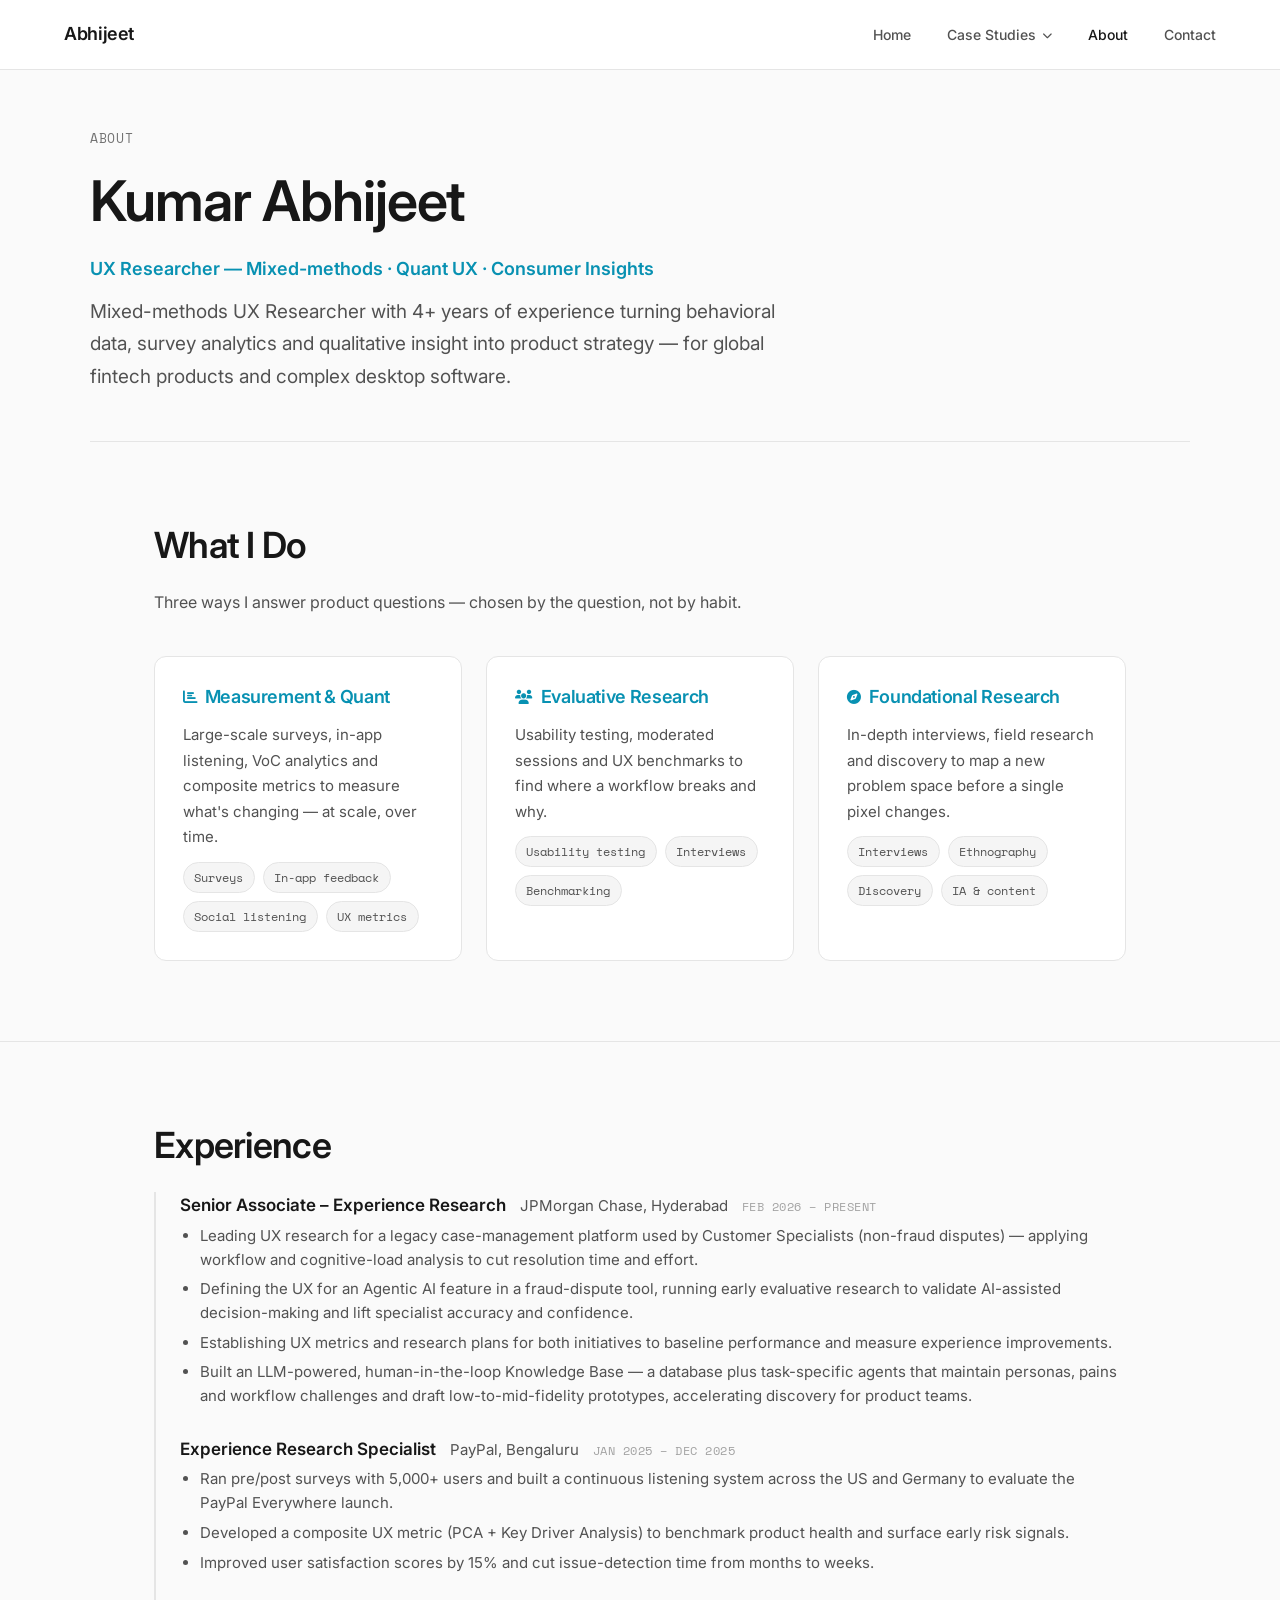
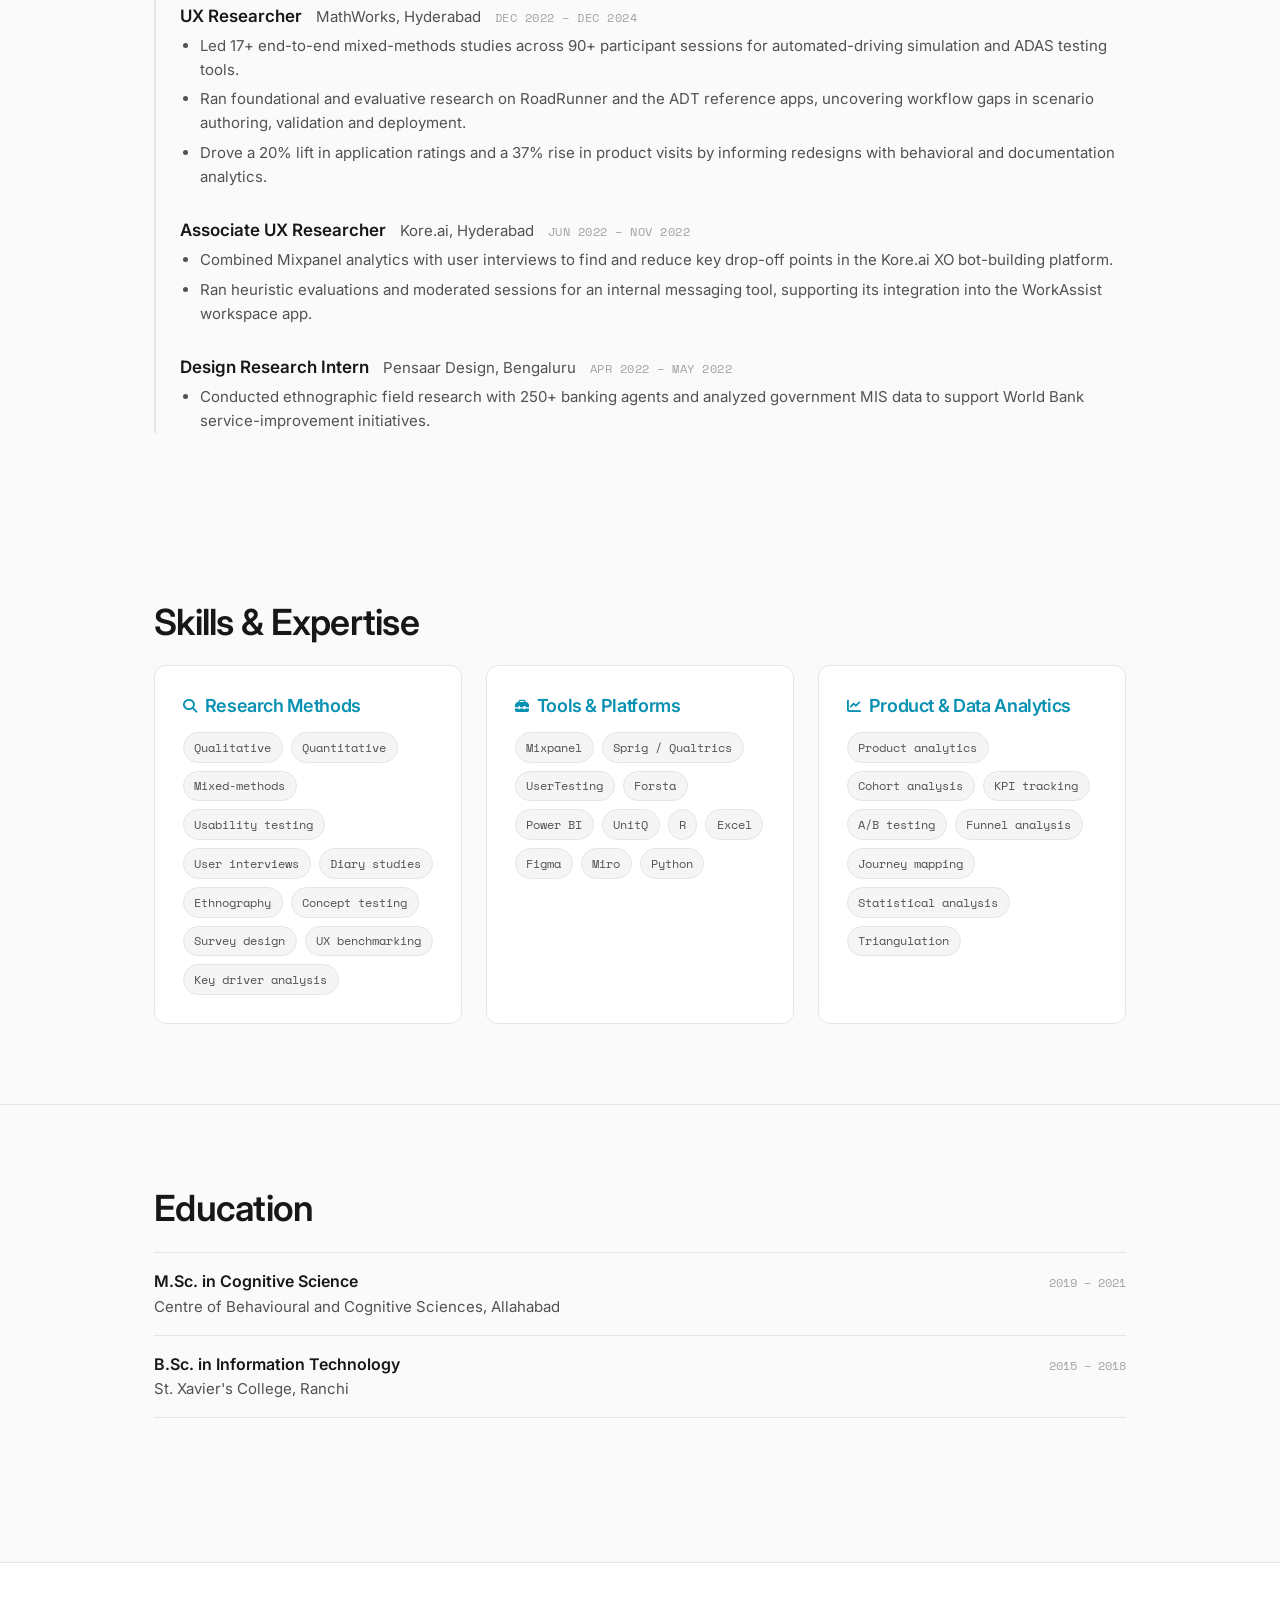
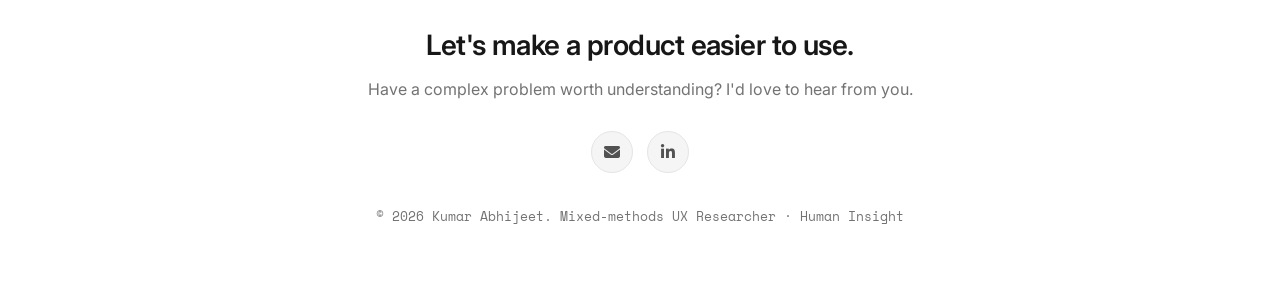
==== commit 1078cf68: "Update site content and restructure to repo root for GitHub Pages" ====
--- a/about.html
+++ b/about.html
@@ -38,11 +38,7 @@
         <span class="mono">About</span>
         <h1>Kumar Abhijeet</h1>
         <p class="title-line">UX Researcher — Mixed-methods · Quant UX · Consumer Insights</p>
-        <p class="about-summary">Mixed-methods UX Researcher with ~4 years of experience turning behavioral data, survey analytics and qualitative insight into product strategy — for global fintech products and complex desktop software.</p>
-        <div class="hero-cta">
-            <a href="mailto:krabhijeet.brn@gmail.com" class="btn btn-primary"><i class="fas fa-envelope"></i> krabhijeet.brn@gmail.com</a>
-            <a href="https://www.linkedin.com/in/kumar-abhijeet-6a80bb18b/" class="btn btn-secondary" target="_blank" rel="noopener noreferrer"><i class="fab fa-linkedin-in"></i> LinkedIn</a>
-        </div>
+        <p class="about-summary">Mixed-methods UX Researcher with 4+ years of experience turning behavioral data, survey analytics and qualitative insight into product strategy — for global fintech products and complex desktop software.</p>
     </section>
 
     <!-- WHAT I DO -->
@@ -89,9 +85,10 @@
                         <span class="exp-item__dates">Feb 2026 – Present</span>
                     </div>
                     <ul>
-                        <li>Leading UX research and strategy for an operational platform — modernizing a legacy case-management system used by Customer Specialists to resolve non-fraud disputes, using workflow analysis and cognitive-load assessments to cut turnaround time and effort.</li>
-                        <li>Defining the user experience for an Agentic AI feature in a fraud-dispute tool, running early-stage evaluative research to validate AI-assisted decision-making — targeting specialist accuracy, speed and confidence.</li>
-                        <li>Establishing UX metrics and research plans for both initiatives to baseline current-state performance and enable measurement of experience improvements.</li>
+                        <li>Leading UX research for a legacy case-management platform used by Customer Specialists (non-fraud disputes) — applying workflow and cognitive-load analysis to cut resolution time and effort.</li>
+                        <li>Defining the UX for an Agentic AI feature in a fraud-dispute tool, running early evaluative research to validate AI-assisted decision-making and lift specialist accuracy and confidence.</li>
+                        <li>Establishing UX metrics and research plans for both initiatives to baseline performance and measure experience improvements.</li>
+                        <li>Built an LLM-powered, human-in-the-loop Knowledge Base — a database plus task-specific agents that maintain personas, pains and workflow challenges and draft low-to-mid-fidelity prototypes, accelerating discovery for product teams.</li>
                     </ul>
                 </div>
 
@@ -102,7 +99,7 @@
                         <span class="exp-item__dates">Jan 2025 – Dec 2025</span>
                     </div>
                     <ul>
-                        <li>Ran pre/post surveys with 5,000+ users and built a continuous listening system — in-app surveys, UnitQ VoC dashboards and product analytics — across the US and Germany to evaluate the PayPal Everywhere launch.</li>
+                        <li>Ran pre/post surveys with 5,000+ users and built a continuous listening system across the US and Germany to evaluate the PayPal Everywhere launch.</li>
                         <li>Developed a composite UX metric (PCA + Key Driver Analysis) to benchmark product health and surface early risk signals.</li>
                         <li>Improved user satisfaction scores by 15% and cut issue-detection time from months to weeks.</li>
                     </ul>
--- a/styles.css
+++ b/styles.css
@@ -560,6 +560,9 @@
     grid-template-columns: repeat(2, minmax(0, 1fr));
     gap: 1.5rem;
 }
+@media (max-width: 640px) {
+    .grid-2x2 { grid-template-columns: 1fr; }
+}
 .grid-3 {
     display: grid;
     grid-template-columns: repeat(auto-fit, minmax(280px, 1fr));
@@ -627,7 +630,7 @@
     padding: 1.75rem;
     margin: 1.75rem 0;
 }
-.highlight-card h4 { color: var(--accent-amber); font-weight: 600; }
+.highlight-card h4 { color: var(--accent-amber); font-weight: 600; font-size: 1.25rem; }
 
 /* ---- Process flow ---- */
 .process-flow {
@@ -691,6 +694,13 @@
 }
 tr:last-child td { border-bottom: none; }
 tr:hover td { background: var(--bg-tertiary); }
+tbody tr.row-flag td { background: rgba(245, 158, 11, 0.08); }
+tbody tr.row-flag td:first-child {
+    box-shadow: inset 3px 0 0 var(--accent-amber);
+    font-weight: 600;
+    color: var(--text-primary);
+}
+tbody tr.row-flag:hover td { background: var(--bg-tertiary); }
 
 /* ---- Metric pills ---- */
 .metric-change {
@@ -830,12 +840,142 @@
 .ba-header.after { color: var(--accent-green); background: rgba(16, 185, 129, 0.04); }
 .ba-content { padding: 1.25rem; }
 
+/* ---- Before/after comparison (image slots) ---- */
+.compare {
+    display: flex;
+    flex-direction: column;
+    gap: 0.875rem;
+    margin: 1.75rem 0;
+}
+.compare-item {
+    background: var(--bg-secondary);
+    border: 1px solid var(--border-color);
+    border-radius: var(--radius-lg);
+    padding: 1.25rem;
+}
+.compare-head {
+    margin-bottom: 1rem;
+}
+.compare-title {
+    font-weight: 600;
+    font-size: 0.9375rem;
+    color: var(--text-primary);
+}
+.compare-flow {
+    display: flex;
+    align-items: stretch;
+    gap: 0.875rem;
+    flex-wrap: wrap;
+}
+.compare-side {
+    flex: 1 1 220px;
+    display: flex;
+    flex-direction: column;
+    gap: 0.75rem;
+    padding: 0.875rem;
+    border-radius: var(--radius-md);
+}
+.compare-side--before {
+    background: rgba(239, 68, 68, 0.04);
+    border: 1px solid rgba(239, 68, 68, 0.18);
+}
+.compare-side--after {
+    background: rgba(16, 185, 129, 0.04);
+    border: 1px solid rgba(16, 185, 129, 0.18);
+}
+.compare-tag {
+    font-family: var(--font-mono);
+    font-size: 0.7rem;
+    font-weight: 600;
+    text-transform: uppercase;
+    letter-spacing: 0.06em;
+}
+.compare-tag.before { color: var(--accent-red); }
+.compare-tag.after { color: var(--accent-green); }
+.compare-media {
+    display: flex;
+    flex-wrap: wrap;
+    gap: 0.5rem;
+    align-items: center;
+}
+.compare-media img {
+    max-height: 164px;
+    width: auto;
+    border-radius: var(--radius-sm);
+}
+.compare-arrow {
+    display: flex;
+    align-items: center;
+    color: var(--accent-cyan);
+    font-size: 1.15rem;
+    flex: 0 0 auto;
+}
+.ph-slot {
+    display: inline-flex;
+    flex-direction: column;
+    align-items: center;
+    justify-content: center;
+    width: 76px;
+    height: 64px;
+    gap: 0.3rem;
+    padding: 0.25rem;
+    border: 1.5px dashed var(--border-strong);
+    border-radius: var(--radius-md);
+    background: var(--bg-tertiary);
+    color: var(--text-muted);
+    font-family: var(--font-mono);
+    font-size: 0.625rem;
+    text-transform: uppercase;
+    letter-spacing: 0.04em;
+    text-align: center;
+}
+.ph-slot i { font-size: 1rem; }
+
+/* Key / click icons */
+.key-icon {
+    height: 40px;
+    width: auto;
+    display: block;
+}
+.key-row {
+    display: inline-flex;
+    align-items: center;
+    gap: 0.3rem;
+}
+.key-group {
+    display: inline-flex;
+    flex-direction: column;
+    align-items: center;
+    gap: 0.25rem;
+}
+.key-plus,
+.key-sep {
+    font-family: var(--font-mono);
+    color: var(--text-muted);
+    font-size: 0.85rem;
+}
+.key-caption {
+    font-family: var(--font-mono);
+    font-size: 0.6rem;
+    color: var(--text-muted);
+    letter-spacing: 0.02em;
+    max-width: 92px;
+    text-align: center;
+    line-height: 1.35;
+}
+
 /* ---- Compact insight grid (findings + evidence) ---- */
 .insight-grid {
     display: grid;
     grid-template-columns: repeat(auto-fit, minmax(240px, 1fr));
     gap: 1.5rem;
     margin-top: 2rem;
+}
+/* Balanced 2x2 variant for four findings (avoids an orphan card) */
+.insight-grid--2x2 { grid-template-columns: repeat(2, minmax(0, 1fr)); }
+.insight-grid--2x2 .insight-card__media { aspect-ratio: auto; min-height: 96px; }
+@media (max-width: 640px) {
+    .insight-grid--2x2 { grid-template-columns: 1fr; }
 }
 .insight-card {
     display: flex;
@@ -936,6 +1076,117 @@
     color: var(--text-tertiary);
     font-size: 0.875rem;
     margin: 0;
+}
+
+/* Metric-led impact cards (value + mono label) */
+.impact-card .impact-metric {
+    font-size: 1.875rem;
+    font-weight: 700;
+    line-height: 1.1;
+    color: var(--text-primary);
+    margin: 0 0 0.375rem;
+}
+.impact-card .impact-metric--cyan { color: var(--accent-cyan); }
+.impact-card .impact-metric--amber { color: var(--accent-amber); }
+.impact-card .impact-metric--green { color: var(--accent-green); }
+.impact-card .impact-label {
+    display: block;
+    font-family: var(--font-mono);
+    font-size: 0.6875rem;
+    text-transform: uppercase;
+    letter-spacing: 0.05em;
+    color: var(--text-secondary);
+    margin-bottom: 0.375rem;
+}
+
+/* ---- Triangulation flow (multi-source synthesis) ---- */
+.triangulation {
+    display: flex;
+    flex-wrap: wrap;
+    align-items: stretch;
+    justify-content: center;
+    gap: 0.75rem;
+    margin: 1.75rem 0 0;
+}
+.triangulation__node {
+    flex: 1 1 140px;
+    display: flex;
+    flex-direction: column;
+    align-items: center;
+    justify-content: center;
+    gap: 0.5rem;
+    min-height: 104px;
+    padding: 1rem;
+    text-align: center;
+    background: var(--bg-secondary);
+    border: 1px solid var(--border-color);
+    border-radius: var(--radius-md);
+    font-size: 0.8125rem;
+    font-weight: 600;
+    line-height: 1.35;
+    color: var(--text-primary);
+}
+.triangulation__node i { font-size: 1.125rem; color: var(--accent-indigo); }
+.triangulation__op {
+    display: flex;
+    align-items: center;
+    font-size: 1.25rem;
+    color: var(--text-tertiary);
+}
+
+/* ---- Stat row (key research numbers) ---- */
+.stat-row {
+    display: grid;
+    grid-template-columns: repeat(3, minmax(0, 1fr));
+    gap: 1rem;
+    margin: 1.5rem 0;
+}
+.stat-card {
+    background: var(--bg-secondary);
+    border: 1px solid var(--border-color);
+    border-radius: var(--radius-md);
+    padding: 1.25rem 1.5rem;
+    text-align: center;
+}
+.stat-card__value {
+    display: block;
+    font-size: 1.5rem;
+    font-weight: 700;
+    line-height: 1.1;
+    color: var(--accent-cyan);
+}
+.stat-card__label {
+    display: block;
+    margin-top: 0.375rem;
+    font-family: var(--font-mono);
+    font-size: 0.6875rem;
+    text-transform: uppercase;
+    letter-spacing: 0.05em;
+    color: var(--text-tertiary);
+}
+
+@media (max-width: 640px) {
+    .triangulation { flex-direction: column; }
+    .triangulation__op { justify-content: center; }
+    .stat-row { grid-template-columns: 1fr; }
+}
+
+/* Impact section heading */
+.impact-heading {
+    display: flex;
+    align-items: center;
+    gap: 0.5rem;
+    font-weight: 600;
+    font-size: 1.375rem;
+    color: var(--text-primary);
+    margin: 1.75rem 0 0;
+}
+.impact-heading i {
+    color: var(--accent-cyan);
+    font-size: 1.125rem;
+}
+.impact-heading + .impact-grid {
+    margin-top: 0.75rem;
 }
 
 /* ---- Method rationale block ---- */
@@ -1052,6 +1303,158 @@
     line-height: 1.5;
     letter-spacing: 0.02em;
 }
+.case-image figcaption a {
+    color: var(--text-secondary);
+    text-decoration: underline;
+}
+.case-image figcaption a:hover { color: var(--accent-cyan); }
+
+/* Figures inside a grid that should not add outer spacing */
+.figure-flush { margin: 0; }
+
+/* Centered single chart (e.g., doc-visit pie) — keeps labels legible */
+.case-image--chart {
+    max-width: 760px;
+    margin-left: auto;
+    margin-right: auto;
+}
+
+/* ---- Doc visits: pie + table side by side ---- */
+.doc-visits-split {
+    display: grid;
+    grid-template-columns: minmax(0, 0.8fr) minmax(0, 1.2fr);
+    gap: 1.5rem;
+    align-items: start;
+    margin: 1.75rem 0;
+}
+.doc-visits-split > * { min-width: 0; }
+.doc-visits-split .case-image { margin: 0; }
+.doc-visits-split .table-wrapper { margin: 0; }
+.doc-visits-insight {
+    margin: 1rem 0 0;
+    font-size: 0.875rem;
+    line-height: 1.5;
+    color: var(--text-secondary);
+}
+.table-compact { min-width: 0; }
+.table-compact th,
+.table-compact td { padding: 0.5rem 0.35rem; }
+.table-compact th { font-size: 0.6875rem; }
+.table-compact td { font-size: 0.8125rem; }
+
+/* ---- AdWords: top-aligned split (no stretched figure) ---- */
+.adwords-split {
+    display: grid;
+    grid-template-columns: minmax(0, 0.95fr) minmax(0, 1.05fr);
+    gap: 1.5rem;
+    align-items: start;
+    margin: 1.75rem 0;
+}
+.adwords-split .case-image { margin: 0; }
+.adwords-side {
+    display: flex;
+    flex-direction: column;
+    gap: 1rem;
+}
+.adwords-takeaway {
+    margin: 0;
+    padding: 1rem 1.25rem;
+    background: var(--bg-secondary);
+    border: 1px solid var(--border-color);
+    border-left: 3px solid var(--accent-cyan);
+    border-radius: var(--radius-md);
+    font-size: 0.875rem;
+    line-height: 1.5;
+    color: var(--text-secondary);
+}
+.adwords-takeaway strong { color: var(--text-primary); }
+
+/* ---- Intercept survey: three uniform charts in one row ---- */
+.chart-trio {
+    display: grid;
+    grid-template-columns: repeat(3, minmax(0, 1fr));
+    gap: 1.25rem;
+    align-items: stretch;
+    margin: 1.75rem 0;
+}
+.chart-trio .case-image {
+    margin: 0;
+    display: flex;
+    flex-direction: column;
+}
+.chart-trio .case-image img {
+    width: 100%;
+    aspect-ratio: 5 / 3;
+    object-fit: contain;
+    background: var(--bg-secondary);
+}
+.chart-trio .case-image figcaption {
+    flex: 1;
+    display: flex;
+    align-items: center;
+    min-height: 3.5rem;
+}
+
+/* ---- User interviews: grouped step rows ---- */
+.interview-steps {
+    margin: 2rem 0 0;
+    border-top: 1px solid var(--border-color);
+}
+.interview-step {
+    display: grid;
+    grid-template-columns: minmax(0, 0.65fr) minmax(0, 1.35fr);
+    gap: 2rem;
+    align-items: center;
+    padding: 2rem 0;
+    border-bottom: 1px solid var(--border-color);
+}
+.interview-step__label {
+    display: block;
+    font-family: var(--font-mono);
+    font-size: 0.6875rem;
+    letter-spacing: 0.05em;
+    text-transform: uppercase;
+    color: var(--accent-cyan);
+    margin-bottom: 0.5rem;
+}
+.interview-step h4 {
+    margin: 0 0 0.5rem;
+    font-size: 1.125rem;
+    color: var(--text-primary);
+}
+.interview-step p {
+    margin: 0;
+    font-size: 0.9375rem;
+    line-height: 1.6;
+    color: var(--text-secondary);
+}
+.interview-step .case-image { margin: 0; }
+
+@media (max-width: 768px) {
+    .doc-visits-split,
+    .adwords-split,
+    .chart-trio,
+    .interview-step { grid-template-columns: 1fr; }
+    .interview-step { gap: 1rem; padding: 1.5rem 0; }
+}
+
+/* Small source / methodology note under a figure or table */
+.source-note {
+    font-family: var(--font-mono);
+    font-size: 0.75rem;
+    color: var(--text-tertiary);
+    letter-spacing: 0.02em;
+    line-height: 1.5;
+    margin: 0.5rem 0 0;
+}
+
+/* Bulleted challenge list inside Context */
+.challenge-list {
+    padding-left: 1.25rem;
+    color: var(--text-secondary);
+    font-size: 0.9375rem;
+}
+.challenge-list li { margin-bottom: 0.4rem; }
 
 /* Side-by-side: user quote (left) + phone screenshot (right) */
 .survey-split {
@@ -1404,6 +1807,338 @@
     .edu-item { flex-direction: column; gap: 0.25rem; }
     .edu-item__dates { white-space: normal; }
 }
+
+/* ---- Two-tile launch snapshot (brand + tool surface) ---- */
+.hero-media--two {
+    grid-template-columns: 0.9fr 1.5fr;
+}
+
+/* ---- Card media: screenshot slot or placeholder (compact thumbnails) ---- */
+.card-media {
+    width: 100%;
+    max-width: 150px;
+    aspect-ratio: 4 / 3;
+    border-radius: var(--radius-md);
+    overflow: hidden;
+    margin: 0 auto 0.875rem;
+    background: var(--bg-tertiary);
+    display: flex;
+    align-items: center;
+    justify-content: center;
+}
+.card-media img {
+    display: block;
+    width: 100%;
+    height: 100%;
+    object-fit: cover;
+}
+.card-media--placeholder {
+    flex-direction: column;
+    gap: 0.3rem;
+    border: 1.5px dashed var(--border-strong);
+    color: var(--text-muted);
+    font-family: var(--font-mono);
+    font-size: 0.625rem;
+    text-transform: uppercase;
+    letter-spacing: 0.04em;
+    text-align: center;
+}
+.card-media--placeholder i { font-size: 1.1rem; }
+
+/* ---- Compact hero snapshot (brand + tool surface, smaller) ---- */
+.hero-media--compact .hero-media__frame { min-height: 130px; padding: 0.75rem; }
+.hero-media--compact .hero-media__frame img { max-height: 118px; }
+
+/* ---- Context: text left, screenshot right ---- */
+.context-split {
+    display: grid;
+    grid-template-columns: 1.1fr 0.9fr;
+    gap: 2.5rem;
+    align-items: center;
+    margin: 1.5rem 0;
+}
+.context-split h3:first-child { margin-top: 0; }
+.context-split .case-image { margin: 0; justify-self: center; max-width: 80%; }
+
+/* ---- Grouped capture cards (subtle shared panel) ---- */
+.capture-group {
+    display: grid;
+    grid-template-columns: repeat(4, minmax(0, 1fr));
+    gap: 0.875rem;
+    margin-top: 1.5rem;
+    padding: 1rem;
+    background: var(--bg-tertiary);
+    border: 1px solid var(--border-color);
+    border-radius: var(--radius-lg);
+}
+.capture-group .card { padding: 1rem; }
+.capture-group .card h4 { font-size: 0.9375rem; }
+.capture-group .card p { font-size: 0.8125rem; line-height: 1.55; }
+.capture-group .card-media { max-width: 96px; margin-bottom: 0.75rem; }
+.capture-group .card-media--placeholder { font-size: 0.5rem; }
+.capture-group .card-media--placeholder i { font-size: 0.9rem; }
+
+/* ---- Capture cards: real artifacts (full-width, uncropped) ---- */
+.capture-group .card-media {
+    max-width: 100%;
+    aspect-ratio: 3 / 2;
+    background: #ffffff;
+    border: 1px solid var(--border-color);
+}
+.capture-group .card-media img {
+    object-fit: contain;
+}
+.capture-group .card-media--video {
+    flex-direction: column;
+    gap: 0.4rem;
+    background: linear-gradient(135deg, rgba(8, 145, 178, 0.07), rgba(99, 102, 241, 0.07));
+    color: var(--text-secondary);
+    font-family: var(--font-mono);
+    font-size: 0.625rem;
+    text-transform: uppercase;
+    letter-spacing: 0.04em;
+    border: 1px solid var(--border-color);
+}
+.capture-group .card-media--video i {
+    font-size: 1rem;
+    color: var(--accent-cyan);
+    width: 2.25rem;
+    height: 2.25rem;
+    display: flex;
+    align-items: center;
+    justify-content: center;
+    border-radius: 50%;
+    background: rgba(8, 145, 178, 0.14);
+}
+
+/* ---- Session setup persona row ---- */
+.persona-row {
+    display: grid;
+    grid-template-columns: 1fr 1fr;
+    gap: 0.875rem;
+    margin-bottom: 1rem;
+}
+.persona {
+    margin: 0;
+    display: flex;
+    flex-direction: column;
+    align-items: center;
+    gap: 0.5rem;
+    text-align: center;
+}
+.persona-avatar {
+    width: 72px;
+    height: 72px;
+    border-radius: var(--radius-md);
+    overflow: hidden;
+    background: var(--bg-tertiary);
+    border: 1px solid var(--border-color);
+    display: flex;
+    align-items: center;
+    justify-content: center;
+}
+.persona-avatar img {
+    width: 100%;
+    height: 100%;
+    object-fit: contain;
+}
+.persona figcaption {
+    font-size: 0.8125rem;
+    color: var(--text-secondary);
+    line-height: 1.45;
+}
+.persona figcaption strong {
+    display: block;
+    color: var(--text-primary);
+    font-size: 0.875rem;
+}
+.session-format {
+    margin: 0;
+    font-size: 0.875rem;
+    color: var(--text-secondary);
+    border-top: 1px solid var(--border-color);
+    padding-top: 0.75rem;
+}
+.session-format i { color: var(--accent-cyan); margin-right: 0.375rem; }
+.session-format strong { color: var(--text-primary); }
+
+@media (max-width: 1024px) {
+    .capture-group { grid-template-columns: repeat(2, minmax(0, 1fr)); }
+}
+
+/* ---- Equal-height media row (align images + captions) ---- */
+.equal-media { align-items: stretch; }
+.equal-media .case-image { display: flex; flex-direction: column; }
+.equal-media .case-image img {
+    width: 100%;
+    height: 240px;
+    object-fit: contain;
+    background: var(--bg-secondary);
+}
+.equal-media .case-image figcaption { margin-top: auto; }
+
+/* ---- Ease-rating pills (highlight scores < 4) ---- */
+.ease-pill {
+    display: inline-flex;
+    align-items: center;
+    justify-content: center;
+    min-width: 2.5rem;
+    padding: 0.25rem 0.6rem;
+    border-radius: 6px;
+    font-weight: 600;
+    font-family: var(--font-mono);
+}
+.ease-ok { background: rgba(16, 185, 129, 0.12); color: var(--accent-green); }
+.ease-low { background: rgba(245, 158, 11, 0.15); color: #b45309; }
+.ease-lowest { background: rgba(239, 68, 68, 0.14); color: var(--accent-red); }
+
+/* ---- Prioritization pills (color-coded cells) ---- */
+.pill {
+    display: inline-block;
+    padding: 0.18rem 0.55rem;
+    border-radius: 999px;
+    font-size: 0.75rem;
+    font-weight: 600;
+    font-family: var(--font-mono);
+}
+.pill--green { background: rgba(16, 185, 129, 0.12); color: var(--accent-green); }
+.pill--amber { background: rgba(245, 158, 11, 0.15); color: #b45309; }
+.pill--red { background: rgba(239, 68, 68, 0.12); color: var(--accent-red); }
+
+/* ---- Key findings: design change + validation ---- */
+.design-change {
+    display: flex;
+    align-items: flex-start;
+    gap: 0.625rem;
+    margin: 1rem 0 1.25rem;
+    padding: 0.875rem 1.125rem;
+    background: rgba(16, 185, 129, 0.06);
+    border: 1px solid rgba(16, 185, 129, 0.22);
+    border-left: 3px solid var(--accent-green);
+    border-radius: var(--radius-md);
+    color: var(--text-secondary);
+    font-size: 0.9375rem;
+    line-height: 1.6;
+}
+.design-change i { color: var(--accent-green); margin-top: 0.2rem; }
+.design-change strong { color: var(--text-primary); }
+.validation-note {
+    display: flex;
+    align-items: center;
+    gap: 0.5rem;
+    margin: 1.5rem 0 0;
+    font-family: var(--font-mono);
+    font-size: 0.75rem;
+    color: var(--text-tertiary);
+}
+.validation-note i { color: var(--accent-green); }
+
+/* Responsive for the above */
+@media (max-width: 768px) {
+    .context-split { grid-template-columns: 1fr; }
+    .capture-group { grid-template-columns: 1fr; }
+    .equal-media .case-image img { height: auto; max-height: 240px; }
+}
+
+/* ---- Case hero: title left, brand logo right ---- */
+.hero-title-row {
+    display: grid;
+    grid-template-columns: 1fr auto;
+    gap: 2rem;
+    align-items: center;
+}
+.hero-logo {
+    margin: 0;
+    display: flex;
+    flex-direction: column;
+    align-items: center;
+    gap: 0.5rem;
+    padding: 1rem 1.25rem;
+    border: 1px solid var(--border-color);
+    border-radius: var(--radius-lg);
+    background: var(--bg-secondary);
+}
+.hero-logo img { width: 100px; height: auto; }
+.hero-logo figcaption {
+    font-family: var(--font-mono);
+    font-size: 0.75rem;
+    color: var(--text-tertiary);
+    letter-spacing: 0.02em;
+}
+@media (max-width: 768px) {
+    .hero-title-row { grid-template-columns: 1fr; }
+    .hero-logo { justify-self: start; }
+}
+
+/* Single-tile launch snapshot (centered map) */
+.hero-media--single {
+    grid-template-columns: 1fr;
+    max-width: 560px;
+    margin-left: auto;
+    margin-right: auto;
+}
+
+/* Taller single snapshot for composite product imagery */
+.hero-media--tall .hero-media__frame { min-height: 260px; }
+.hero-media--tall .hero-media__frame img { max-height: 260px; }
+@media (max-width: 640px) {
+    .hero-media--tall .hero-media__frame { min-height: 180px; }
+    .hero-media--tall .hero-media__frame img { max-height: 180px; }
+}
+
+/* ---- Context: two product visuals side by side ---- */
+.context-media {
+    display: flex;
+    flex-wrap: wrap;
+    gap: 1.5rem;
+    justify-content: center;
+    align-items: flex-start;
+}
+.context-media .device-shot { max-width: 190px; }
+.debit-card-shot {
+    margin: 0;
+    display: flex;
+    flex-direction: column;
+    align-items: center;
+    gap: 0.625rem;
+}
+.debit-card-shot img {
+    width: 132px;
+    height: auto;
+    border-radius: 14px;
+    box-shadow: 0 14px 30px rgba(0, 0, 0, 0.16);
+}
+.debit-card-shot figcaption {
+    font-family: var(--font-mono);
+    font-size: 0.75rem;
+    color: var(--text-tertiary);
+    line-height: 1.5;
+    text-align: center;
+    letter-spacing: 0.02em;
+}
+
+@media (max-width: 768px) {
+    .hero-title-row { grid-template-columns: 1fr; }
+    .hero-logo { justify-self: center; }
+    .context-media { flex-direction: column; align-items: center; }
+    .context-media .device-shot { max-width: 200px; }
+}
+
+/* ---- Subtle scope clarifications ---- */
+.scope-note {
+    display: flex;
+    align-items: flex-start;
+    gap: 0.5rem;
+    margin: 0.75rem 0 0;
+    font-size: 0.8125rem;
+    color: var(--text-tertiary);
+    line-height: 1.5;
+}
+.scope-note i { color: var(--accent-cyan); margin-top: 0.2rem; }
+
+/* ---- Research focus block ---- */
+.research-focus { margin-top: 1.75rem; }
+.research-focus h3 { margin-top: 0; }
 
 /* ============================================================
    14. RESPONSIVE
